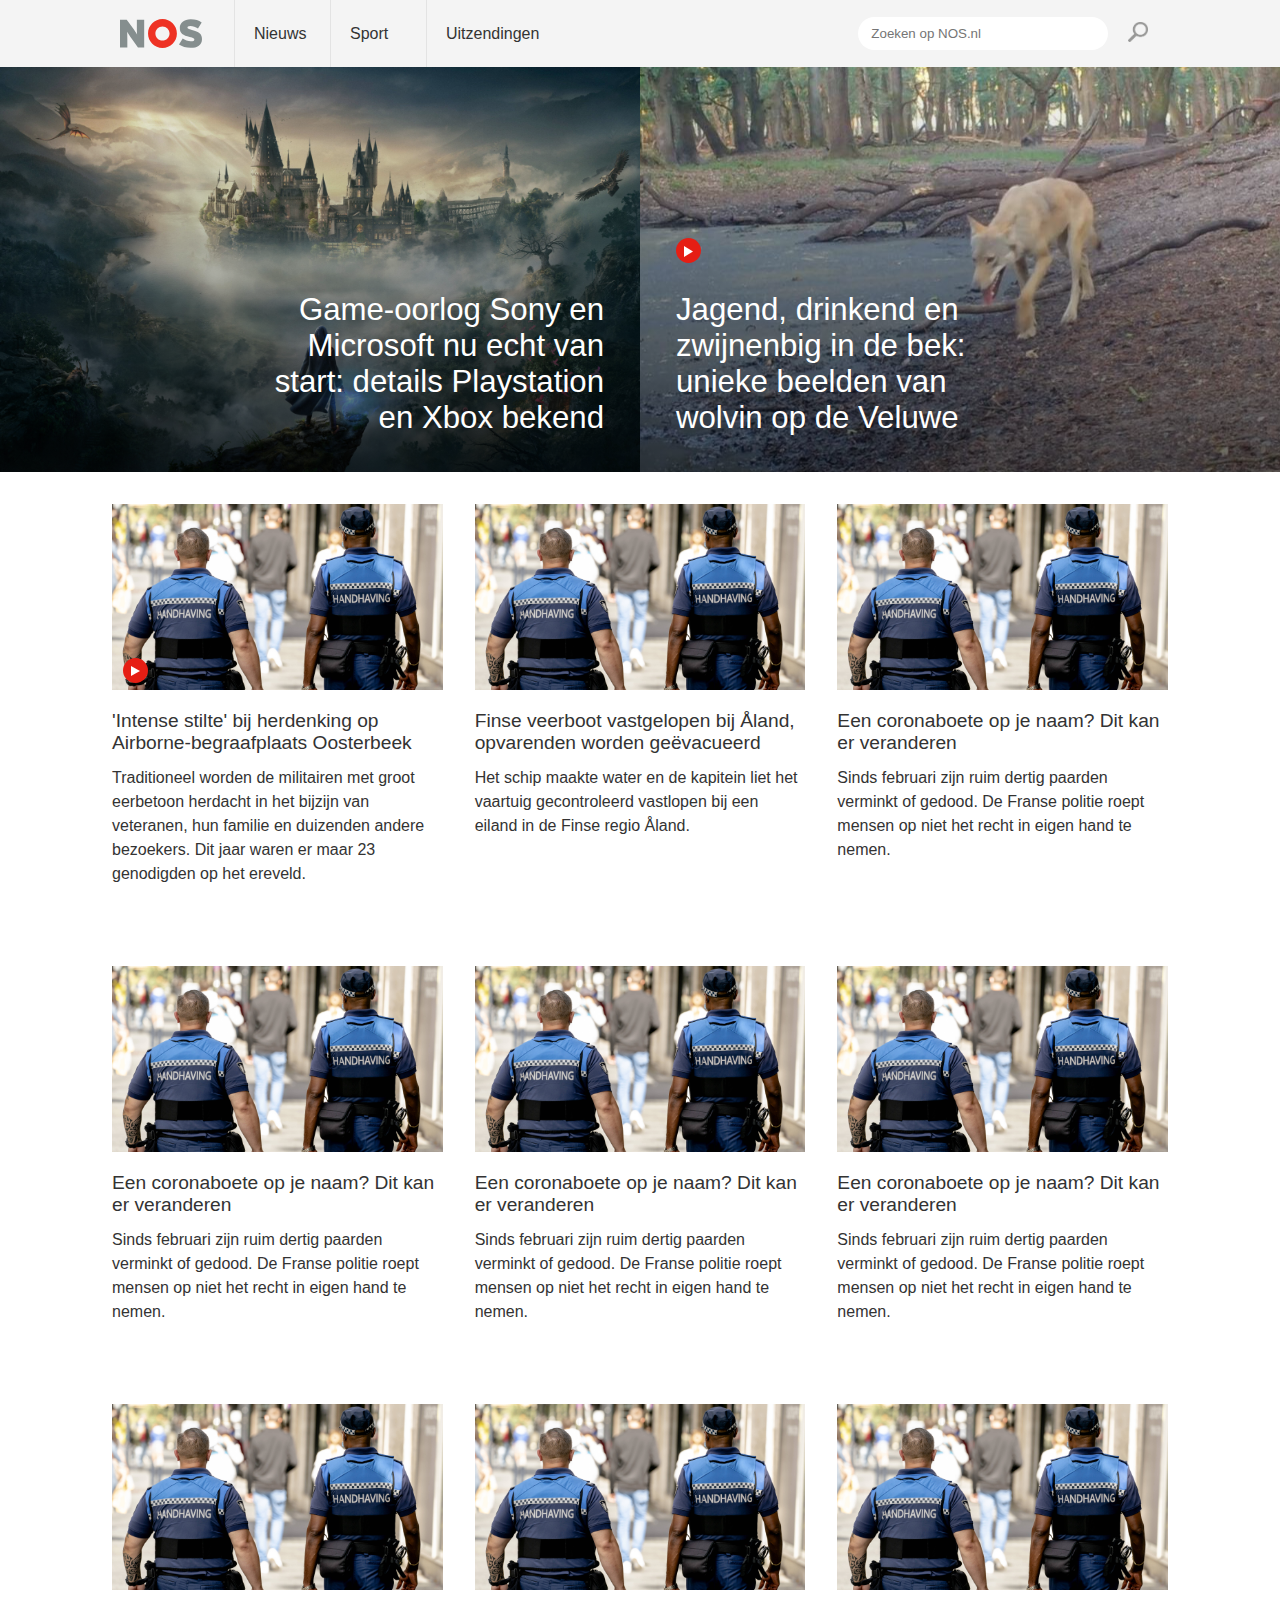
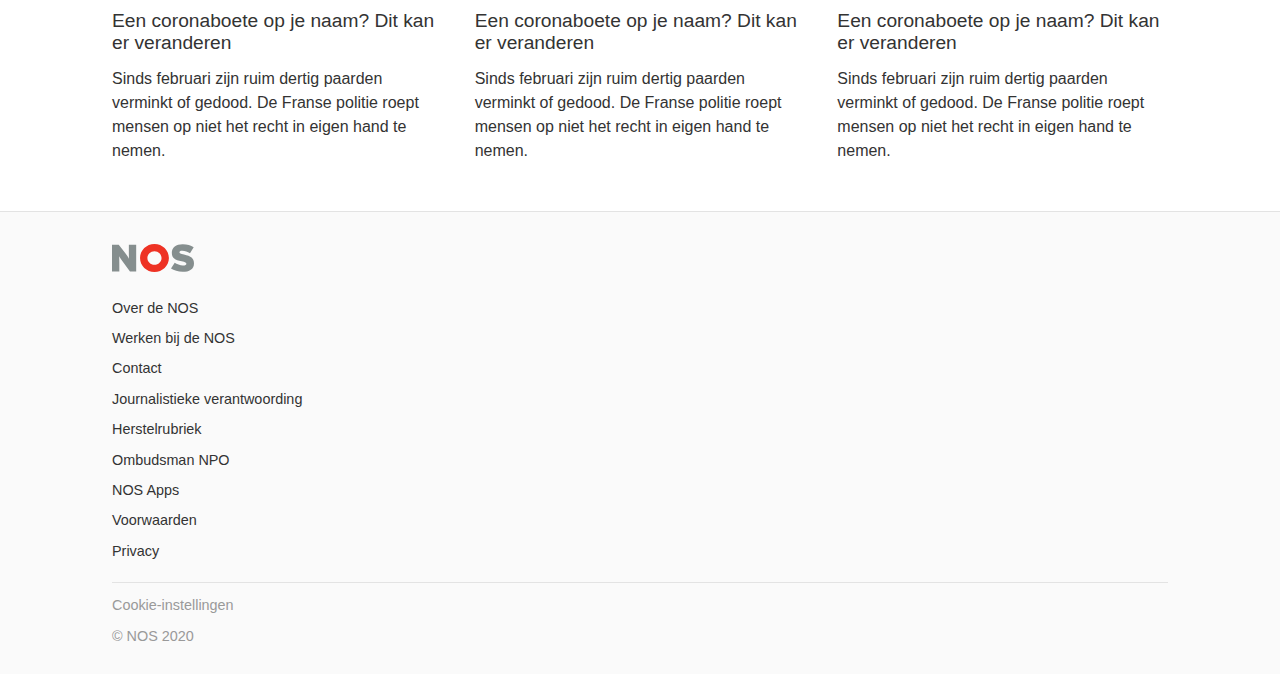
==== index.html @ 20af19a1 "update" ====
<!doctype html>
<html lang="nl">

<head>
    <meta charset="UTF-8">
    <meta name="author" content="jouw naam">
    <meta name="viewport" content="width=device-width, initial-scale=1">

    <title>NOS.nl</title>

    <link href="styles/style.css" rel="stylesheet">
</head>

<body>

    <header>
        <div class="header-container">
           <div>
                <button href="" id="hamburger">
                <svg id="Laag_1" data-name="Laag 1" xmlns="http://www.w3.org/2000/svg" viewBox="0 0 40 30"><defs><style>.cls-1{fill:#a4a4a4;}</style></defs><rect class="cls-1" width="40" height="6"/><rect class="cls-1" y="12" width="40" height="6"/><rect class="cls-1" y="24" width="40" height="6"/></svg>   
                </button>
                <a href="index.html" class="logo">
                    <img src="images/NOS_logo.svg" alt="Logo van de NOS">
                </a>
                <nav>
                    <ul>
                        <li><a href="">Nieuws</a></li>
                        <li><a href="">Sport</a></li>
                        <li><a href="">Uitzendingen</a></li>
                    </ul>
                </nav>
            </div>
            <form role="search" action="#">
               <input type="search" name="search" placeholder="Zoeken op NOS.nl" id="zoekbalk">
                <button type="submit" id="zoek">
                    <img id="icon" src="images/search-icon.png" alt="zoek icoon">
                </button>
            </form>
        </div>
    </header>

    <nav id="navigation">
        <ul>
            <li>Nieuws
                <ul>
                    <li>Binnenland</li>
                    <li>Buitenland</li>
                    <li>Regionaal nieuws</li>
                    <li>Politiek</li>
                    <li>Economie</li>
                    <li>Koningshuis</li>
                    <li>Tech</li>
                    <li>Cultuur & Media</li>
                    <li>Opmerkelijk</li>
                </ul>
            </li>
            <li>Sport
                <ul>
                    <li>Voetbal</li>
                    <li>Formule 1</li>
                    <li>Wielrennen</li>
                    <li>Schaatsen</li>
                    <li>Tennis</li>
                </ul>
            </li>
            <li>Uitzendingen</li>
        </ul>
    </nav>

    <main>

        <section class="top-section">
            <a href="detail.html">
                <article>
                    <div class="top-article-heading text-align-right">
                        <h2>Game-oorlog Sony en Microsoft nu echt van start: details Playstation en Xbox bekend</h2>
                    </div>
                </article>
            </a>
            <a href="">
                <article>
                    <div class="top-article-heading text-align-left">
                        <div class="video-icon"><img src="images/play.svg" alt="play icoon"></div>
                        <h2>Jagend, drinkend en zwijnenbig in de bek: unieke beelden van wolvin op de Veluwe</h2>
                    </div>
                </article>
            </a>
        </section>

        <section class="middle-section">
                <article>
                    <a href="">
                        <div class="img-wrapper">
                            <div class="video-icon"><img src="images/play.svg" alt="play icoon"></div>
                            <img src="images/image3.jpg" alt="">
                        </div>
                        <h3>'Intense stilte' bij herdenking op Airborne-begraafplaats Oosterbeek</h3>
                        <p>Traditioneel worden de militairen met groot eerbetoon herdacht in het bijzijn van veteranen, hun familie en duizenden andere bezoekers. Dit jaar waren er maar 23 genodigden op het ereveld.</p>
                    </a>
                </article>
                <article>
                    <a href="">
                        <div class="img-wrapper">
                            <img src="images/image3.jpg" alt="">
                        </div>
                        <h3>Finse veerboot vastgelopen bij Åland, opvarenden worden geëvacueerd</h3>
                        <p>Het schip maakte water en de kapitein liet het vaartuig gecontroleerd vastlopen bij een eiland in de Finse regio Åland.</p>
                    </a>
                </article>
                <article>
                    <a href="">
                        <div class="img-wrapper">
                            <img src="images/image3.jpg" alt="">
                        </div>
                        <h3>Een coronaboete op je naam? Dit kan er veranderen</h3>
                        <p>Sinds februari zijn ruim dertig paarden verminkt of gedood. De Franse politie roept mensen op niet het recht in eigen hand te nemen.</p>
                    </a>
                </article>
                <article>
                    <a href="">
                        <div class="img-wrapper">
                            <img src="images/image3.jpg" alt="">
                        </div>
                        <h3>Een coronaboete op je naam? Dit kan er veranderen</h3>
                        <p>Sinds februari zijn ruim dertig paarden verminkt of gedood. De Franse politie roept mensen op niet het recht in eigen hand te nemen.</p>
                    </a>
                </article>
                <article>
                    <a href="">
                        <div class="img-wrapper">
                            <img src="images/image3.jpg" alt="">
                        </div>
                        <h3>Een coronaboete op je naam? Dit kan er veranderen</h3>
                        <p>Sinds februari zijn ruim dertig paarden verminkt of gedood. De Franse politie roept mensen op niet het recht in eigen hand te nemen.</p>
                    </a>
                </article>
                <article>
                    <a href="">
                        <div class="img-wrapper">
                            <img src="images/image3.jpg" alt="">
                        </div>
                        <h3>Een coronaboete op je naam? Dit kan er veranderen</h3>
                        <p>Sinds februari zijn ruim dertig paarden verminkt of gedood. De Franse politie roept mensen op niet het recht in eigen hand te nemen.</p>
                    </a>
                </article>
                <article>
                    <a href="">
                        <div class="img-wrapper">
                            <img src="images/image3.jpg" alt="">
                        </div>
                        <h3>Een coronaboete op je naam? Dit kan er veranderen</h3>
                        <p>Sinds februari zijn ruim dertig paarden verminkt of gedood. De Franse politie roept mensen op niet het recht in eigen hand te nemen.</p>
                    </a>
                </article>
                <article>
                    <a href="">
                        <div class="img-wrapper">
                            <img src="images/image3.jpg" alt="">
                        </div>
                        <h3>Een coronaboete op je naam? Dit kan er veranderen</h3>
                        <p>Sinds februari zijn ruim dertig paarden verminkt of gedood. De Franse politie roept mensen op niet het recht in eigen hand te nemen.</p>
                    </a>
                </article>
                <article>
                    <a href="">
                        <div class="img-wrapper">
                            <img src="images/image3.jpg" alt="">
                        </div>
                        <h3>Een coronaboete op je naam? Dit kan er veranderen</h3>
                        <p>Sinds februari zijn ruim dertig paarden verminkt of gedood. De Franse politie roept mensen op niet het recht in eigen hand te nemen.</p>
                    </a>
                </article>
        </section>


        <footer class="pagefooter">
            <div>
                <a href="index.html" class="logo">
                    <img src="images/NOS_logo.svg" alt="Logo van de NOS">
                </a>
                <ul>
                    <li><a href="">Over de NOS</a></li>
                    <li><a href="">Werken bij de NOS</a></li>
                    <li><a href="">Contact</a></li>
                    <li><a href="">Journalistieke verantwoording</a></li>
                    <li><a href="">Herstelrubriek</a></li>
                    <li><a href="">Ombudsman NPO</a></li>
                    <li><a href="">NOS Apps</a></li>
                    <li><a href="">Voorwaarden</a></li>
                    <li><a href="">Privacy</a></li>
                </ul>
                <section>
                    <a href="">Cookie-instellingen</a>
                    <p>© NOS 2020</p>
                </section>
            </div>
        </footer>

    </main>








    <script src="scripts/script.js"></script>
</body>

</html>
---- styles/style.css ----
/* CSS Document */

*,
*::after,
*::before {
    box-sizing: border-box;
}

body {
    margin: 0;
    font-family: Helvetica Neue, sans-serif;
}

a {
    text-decoration: none;
}




/***************HEADER***************/

header {
    background-color: #F4F4F4;
    height: 4.2em;
    display: flex;
}

header .header-container {
    display: flex;
    height: 100%;
    align-items: center;
    width: 100%;
}

header .header-container div {
    display: flex;
    align-items: center;
    margin: 0;
    padding: 0;
    flex-grow: 1;
}

header .header-container ul {
    display: none;
}

header div form {
    height: 100%;
    display: flex;
    align-items: center;
    flex-flow: 2;
    width: auto;
    justify-content: flex-end;
}

header div form input {
    height: 50%;
    width: 0px;
    border: none;
    border-radius: 2.1em;
    padding-left: 1em;
    padding-right: 1em;
    outline: none;
    opacity: 0;
    transition: ease 1s;
    transform: scale(.5);
    transform-origin: center right;
}

.show-balk {
    width: 60%;
    opacity: 1;
    transform: scale(1);
}

header div button:last-child img {
    transition: ease .3s;
}

header div button:last-child:hover img {
    filter: brightness(75%);
}

header a {
    height: 1.8em;
    display: block;
    margin-left: .5em;
}

header a img {
    height: 100%;
}

header button {
    border: none;
    outline: none;
    width: auto;
    padding: 1.5em;
    margin: 0;
    display: block;
    background-color: #F4F4F4;
}

header button img {
    width: 20px;
}

header button svg {
    width: 20px;
    transition: ease .3s;
}

header button:hover svg {
    filter: brightness(75%);
}




/***************NAVIGATION***************/

#navigation {
    overflow: hidden;
    height: 0;
}

.show-menu {
    height: 100%;
}

#navigation ul {
    margin: 0;
    padding: 0;
}

#navigation ul li {
    list-style: none;
    background-color: #F4F4F4;
    padding: 1.2em;
    border-top: 1px solid #e3e3e3;
    color: #333333;
}

#navigation ul li ul {
    display: none;
}




/***************TOP SECTION***************/

.top-section {
    display: flex;
    flex-direction: column;
    height: 70vh;
}

.top-section a {
    display: block;
    width: 100%;
    height: 50%;
    margin: 0;
    padding: 0;
}

.top-section article {
    height: 100%;
    position: relative;
    background-position: center;
    background-size: 120%;
    transition: ease 1s;
}

.top-section article:hover {
    background-size: 125%;
}

.top-article-heading {
    position: absolute;
    bottom: 0;
    left: 0;
    margin: 1.5em;
}

.top-section article .video-icon {
    width: 25px;
    height: 25px;
    background-color: #E61E14;
    padding: 8px;
    border-radius: 100%;
    margin-bottom: 1.2em;
}

.top-section .video-icon img {
    display: block;
}

.top-section article:hover h2 {
    margin-bottom: .2em;
}

.top-section article h2 {
    color: white;
    font-size: 1.3em;
    font-weight: 500;
    margin: 0;
    transition: .3s;
}

.top-section a:first-child article {
    background-image: linear-gradient(to bottom, rgba(0, 0, 0, 0), rgba(0, 0, 0, 0.6)), url(../images/detail-image.jpg);
}

.top-section a:nth-child(2) article {
    background-image: linear-gradient(to bottom, rgba(0, 0, 0, 0), rgba(0, 0, 0, 0.6)), url(../images/image2.jpg);
}




/***************MIDDLE SECTION***************/

.middle-section {
    max-width: 66em;
    margin: auto;
    margin-top: 1em;
    display: grid;
    grid-template-columns: 1fr;
    grid-template-rows: auto;
    column-gap: 2em;
    row-gap: 0em;
    padding-left: 1em;
    padding-right: 1em;
}

.middle-section article {
    border-bottom: 1px solid #f4f4f4;
}

.middle-section article a {
    display: flex;
    align-items: center;
    padding-top: 1em;
    padding-bottom: 1em;
}

.middle-section article:last-child {
    border-bottom: none; 
}

.middle-section article:hover h3 {
    color: #e61e14;
}

.middle-section article a {
    color: #333333
}

.middle-section article h3 {
    margin: 0;
    font-weight: 500;
    color: #333333;
    font-size: 1em;
    transition: ease .3s;
}

.middle-section article p {
    display: none;
}

.middle-section article .img-wrapper {
    overflow: hidden;
    height: 4.5em;
    width: 8.5em;
    margin-right: 1em;
    position: relative;
    display: flex;
    justify-content: center;
    flex: none;
}

.middle-section article img {
    height: 100%;
    width: auto;
    transition: ease .9s;
}

.middle-section article .img-wrapper .video-icon {
    width: 25px;
    height: 25px;
    background-color: #E61E14;
    padding: 8px;
    border-radius: 100%;
    z-index: 1;
    position: absolute;
    left: .7em;
    bottom: .7em;
}

.middle-section article .img-wrapper .video-icon img {
    display: block;
}


/*Overflow hidden werkt niet*/
.middle-section article:hover .img-wrapper img {
    -webkit-transform: scale(1.05);
    -moz-transform: scale(1.05);
    -o-transform: scale(1.05);
    transform: scale(1.05);
}




/***************DETAIL SECTION***************/

.detail-section {
    padding: 1em;
}

.image-header-mobile, .image-header-desktop {
    height: 44vh;
    width: 100%;
    object-fit: cover;
}

figure {
    display: none;
}

.detail-section h1 {
    margin: 0;
    padding: 0;
    font-size: 1.6em;
    line-height: 1.3em;
    color: #333333;
}

.detail-section h3 {
    margin: 0;
    margin-top: 2em;
    ;
    font-size: 1em;
    line-height: 0;
}

.detail-section p {
    color: #333333;
    line-height: 1.7em;
}

.detail-section p a {
    color: #4073A3;
}

.detail-section p a:hover {
    text-decoration: underline;
}

.detail-section a img {
    width: 100%;
    margin-top: .5em;
}

.detail-section a p {
    padding-left: 1em;
    border-left: 1px solid #d8d8d8;
    color: #4073A3;
}

.article-meta {
    font-size: .7em;
    text-transform: uppercase;
    font-weight: 500;
    letter-spacing: 1px;
    margin-bottom: 2.2em;
    margin-top: .8em;
    color: #999999
}

.article-meta span:first-child {
    color: #333;
}

.article-meta .dot {
    margin-left: 5px;
    margin-right: 5px;
}

.credits {
    height: 38px;
    display: flex;
    margin-top: 1.6em;
    margin-bottom: 1.6em;
}

.credits .name {
    height: 100%;
    margin-left: 1em;
}

.credits p:first-child {
    font-size: .8em;
    margin: 0;
    color: #333333;
    font-weight: 600;
    line-height:
}

.credits p:nth-child(2) {
    font-size: .7em;
    margin: 0;
    color: #999999;
    line-height: 1.5em;
}

main section footer {
    margin-top: 2em;
}

main section footer span {
    color: #333333;
}

main section footer a {
    padding: .5em;
    color: #666666
}

main section footer a svg {
    height: 1em;
}




/***************FOOTER***************/

.pagefooter {
    padding: 1em;
    margin-top: 2em;
    width: 100%;
    background-color: #fafafa;
    border-top: 1px solid #e3e3e3;
}

.pagefooter div {
    margin: auto;
    max-width: 66em;
}

.pagefooter div a img {
    height: 1.8em;
    margin-top: 1em;
    margin-bottom: 1em;
}

.pagefooter div ul {
    margin: 0;
    padding: 0;
}

.pagefooter div ul li {
    list-style: none;
    font-size: .9em;
}

.pagefooter div ul li a {
    color: #333333;
    display: block;
    padding-top: .5em;
    padding-bottom: .5em;
    transition: ease .3s;
}

.pagefooter div ul li a:hover {
    color: #E61E14;
}

.pagefooter div section {
    border-top: 1px solid #e3e3e3;
    margin-top: 1em;
}

.pagefooter div section a {
    color: #999999;
    font-size: .9em;
    margin-top: 1em;
    display: block;
}

.pagefooter div section p {
    color: #999999;
    font-size: .9em;
    display: block;
    margin-top: 1em;
    margin-bottom: 1em;
}



/*MEDIA QUERIES*/

@media screen and (min-width: 900px) {



    /***************HEADER MQ***************/
    header div {
        width: 66em!important;
        margin: auto;
    }

    header button:first-child {
        display: none;
    }

    header .header-container nav {
        height: 100%;
        width: auto;
        margin: 0;
        padding: 0;
    }

    header .header-container nav ul {
        padding: 0;
        margin: 0;
        margin-left: 2em;
        display: flex;
        flex-direction: row;
        height: 4.2em;
    }

    header .header-container nav ul li {
        list-style: none;
        padding: 0;
        margin: 0;
    }

    header .header-container nav ul li a {
        padding: 0;
        padding-left: 1.2em;
        width: 6em;
        margin: 0;
        color: #333333;
        line-height: 4.2em;
        height: 100%;
        border-left: 1px #e3e3e3 solid;
        transition: ease .3s;
    }

    header .header-container nav ul li a:hover {
        border-left: 1px #e61e14 solid;
        color: #e61e14;
    }

    header div form input {
        width: 250px;
        opacity: 1;
        transform: scale(1);
    }



    /***************TOP SECTION MQ***************/
    .top-section {
        display: flex;
        flex-direction: row;
        height: 45vh;
    }
    .top-section a {
        height: 100%;
    }
    .top-article-heading {
        margin: 0;
        width: 100%;
    }
    .text-align-right {
        font-size: 1.5em;
        padding: 1.5em;
        padding-left: 10em;
        text-align: right;
    }
    .text-align-left {
        font-size: 1.5em;
        padding: 1.5em;
        padding-right: 10em;
    }



    /***************MIDDLE SECTION MQ***************/
    .middle-section {
        max-width: 66em;
        display: grid;
        grid-template-columns: 1fr 1fr 1fr;
        grid-template-rows: auto;
        column-gap: 2em;
        row-gap: 3em;
        padding-left: 0;
        padding-right: 0;
    }

    .middle-section article {
        border-bottom: none;
    }

    .middle-section article a {
        display: block;
    }

    .middle-section article h3 {
        font-size: 1.2em;
        margin-top: .8em;
    }

    .middle-section article p {
        color: #333333;
        font-size: 1em;
        line-height: 1.5em;
        margin: 0;
        margin-top: .8em;
        display: block;
    }

    .middle-section article .img-wrapper {
        display: block;
        height: auto;
        width: 100%;
    }

    .middle-section article img {
        height: auto;
        width: 100%;
    }



    /***************DETAIL SECTION MQ***************/
    .detail-section {
        margin: auto;
        padding-left: 6em;
        padding-right: 6em;
        max-width: 860px;
    }

    figure {
        margin-top: 2em;
        margin-right: 0;
        margin-left: -6em;
        margin-bottom: 3em;
        width: calc(100% + 12em);
        display: block;
    }

    figure img {
        width: 100%;
    }

    figure figcaption {
        margin-top: 1em;
        padding-left: 1.5em;
        border-left: 1px solid #d8d8d8;
        color: #333333;
    }

    figure figcaption span {
        font-size: .8em;
        font-weight: 700;
        color: #999999;
        margin-left: .5em;
    }

    .article-meta {
        margin-top: 4em;
    }

    .detail-section h1 {
        font-size: 2.5em;
    }

    .detail-section h3 {
        font-size: 1.1em;
    }

    .detail-section p {
        font-size: 1.1em;
        line-height: 1.8em;
    }

    .image-header-mobile {
        height: auto;
        object-fit: cover;
        display: none;
    }
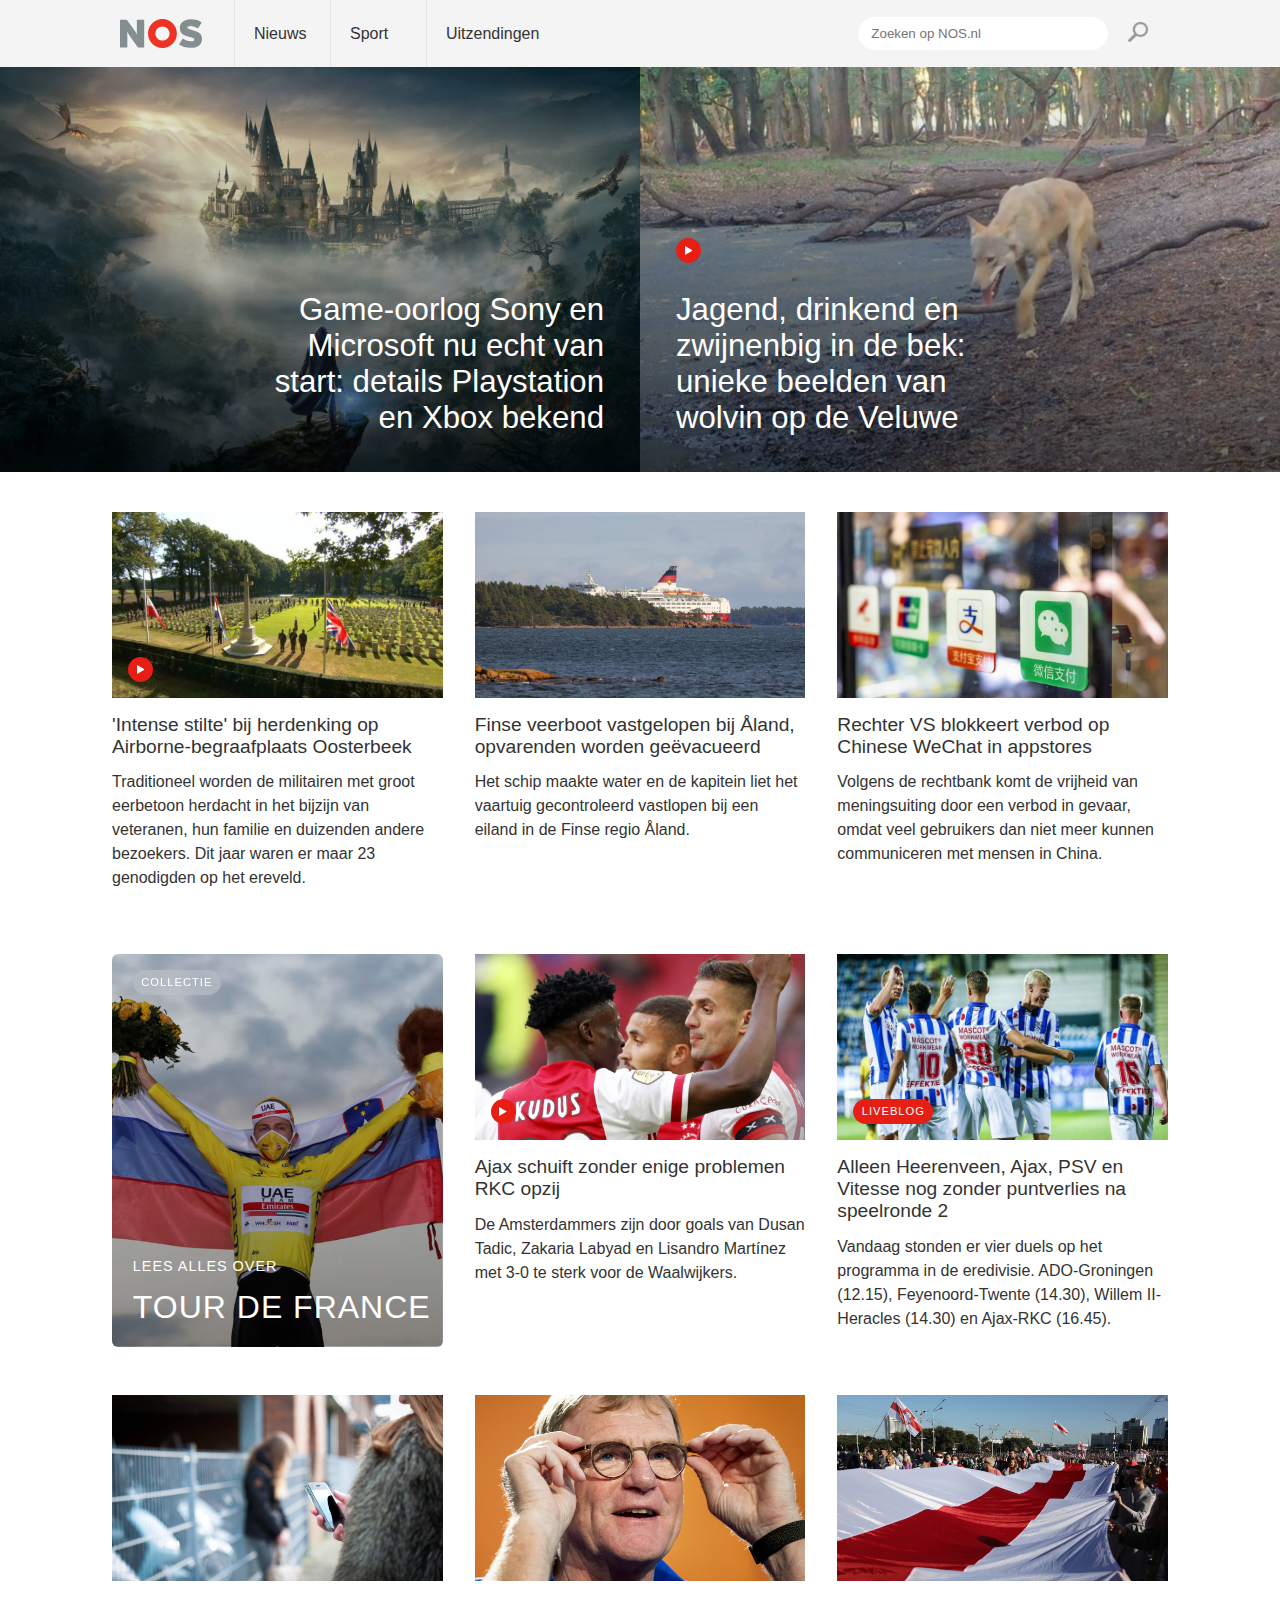
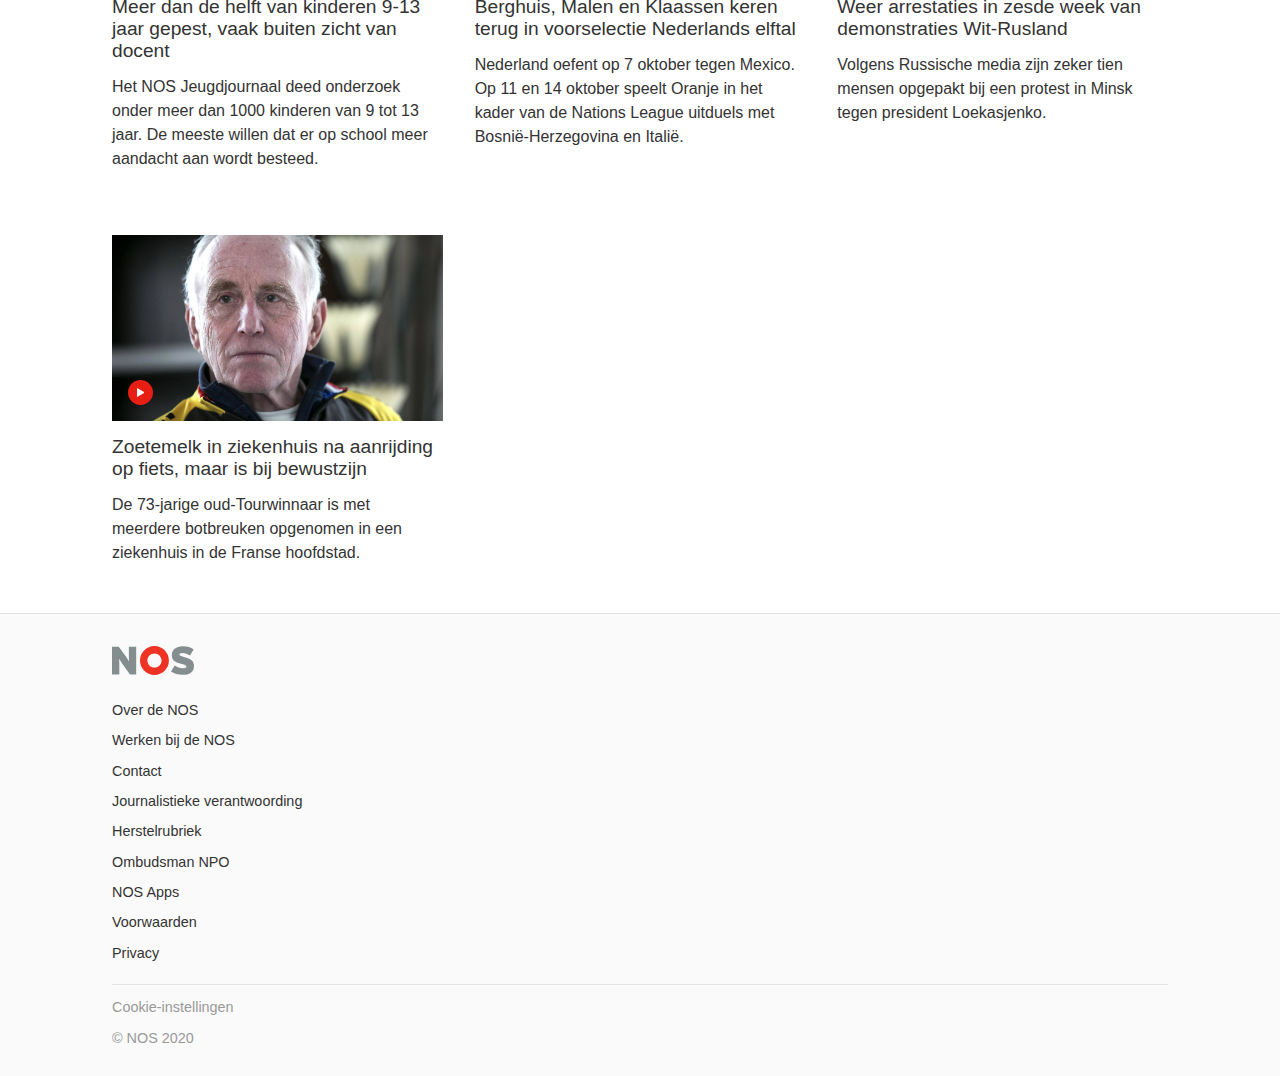
==== commit 8c569a87: "update" ====
--- a/index.html
+++ b/index.html
@@ -80,7 +80,7 @@
             <a href="">
                 <article>
                     <div class="top-article-heading text-align-left">
-                        <div class="video-icon"><img src="images/play.svg" alt="play icoon"></div>
+                        <div class="video-icon"><svg id="Laag_1" data-name="Laag 1" xmlns="http://www.w3.org/2000/svg" viewBox="0 0 77.7 89.7"><defs><style>.cls-1{fill:#fff;}</style></defs><polygon class="cls-1" points="77.7 44.9 0 0 0 89.7 77.7 44.9"/></svg></div>
                         <h2>Jagend, drinkend en zwijnenbig in de bek: unieke beelden van wolvin op de Veluwe</h2>
                     </div>
                 </article>
@@ -91,8 +91,8 @@
                 <article>
                     <a href="">
                         <div class="img-wrapper">
-                            <div class="video-icon"><img src="images/play.svg" alt="play icoon"></div>
-                            <img src="images/image3.jpg" alt="">
+                            <div class="video-icon"><svg id="Laag_1" data-name="Laag 1" xmlns="http://www.w3.org/2000/svg" viewBox="0 0 77.7 89.7"><defs><style>.cls-1{fill:#fff;}</style></defs><polygon class="cls-1" points="77.7 44.9 0 0 0 89.7 77.7 44.9"/></svg></div>
+                            <img src="images/artikel1.jpg" alt="">
                         </div>
                         <h3>'Intense stilte' bij herdenking op Airborne-begraafplaats Oosterbeek</h3>
                         <p>Traditioneel worden de militairen met groot eerbetoon herdacht in het bijzijn van veteranen, hun familie en duizenden andere bezoekers. Dit jaar waren er maar 23 genodigden op het ereveld.</p>
@@ -101,7 +101,7 @@
                 <article>
                     <a href="">
                         <div class="img-wrapper">
-                            <img src="images/image3.jpg" alt="">
+                            <img src="images/artikel2.jpg" alt="">
                         </div>
                         <h3>Finse veerboot vastgelopen bij Åland, opvarenden worden geëvacueerd</h3>
                         <p>Het schip maakte water en de kapitein liet het vaartuig gecontroleerd vastlopen bij een eiland in de Finse regio Åland.</p>
@@ -110,64 +110,76 @@
                 <article>
                     <a href="">
                         <div class="img-wrapper">
-                            <img src="images/image3.jpg" alt="">
-                        </div>
-                        <h3>Een coronaboete op je naam? Dit kan er veranderen</h3>
-                        <p>Sinds februari zijn ruim dertig paarden verminkt of gedood. De Franse politie roept mensen op niet het recht in eigen hand te nemen.</p>
-                    </a>
-                </article>
-                <article>
-                    <a href="">
-                        <div class="img-wrapper">
-                            <img src="images/image3.jpg" alt="">
-                        </div>
-                        <h3>Een coronaboete op je naam? Dit kan er veranderen</h3>
-                        <p>Sinds februari zijn ruim dertig paarden verminkt of gedood. De Franse politie roept mensen op niet het recht in eigen hand te nemen.</p>
-                    </a>
-                </article>
-                <article>
-                    <a href="">
-                        <div class="img-wrapper">
-                            <img src="images/image3.jpg" alt="">
-                        </div>
-                        <h3>Een coronaboete op je naam? Dit kan er veranderen</h3>
-                        <p>Sinds februari zijn ruim dertig paarden verminkt of gedood. De Franse politie roept mensen op niet het recht in eigen hand te nemen.</p>
-                    </a>
-                </article>
-                <article>
-                    <a href="">
-                        <div class="img-wrapper">
-                            <img src="images/image3.jpg" alt="">
-                        </div>
-                        <h3>Een coronaboete op je naam? Dit kan er veranderen</h3>
-                        <p>Sinds februari zijn ruim dertig paarden verminkt of gedood. De Franse politie roept mensen op niet het recht in eigen hand te nemen.</p>
-                    </a>
-                </article>
-                <article>
-                    <a href="">
-                        <div class="img-wrapper">
-                            <img src="images/image3.jpg" alt="">
-                        </div>
-                        <h3>Een coronaboete op je naam? Dit kan er veranderen</h3>
-                        <p>Sinds februari zijn ruim dertig paarden verminkt of gedood. De Franse politie roept mensen op niet het recht in eigen hand te nemen.</p>
-                    </a>
-                </article>
-                <article>
-                    <a href="">
-                        <div class="img-wrapper">
-                            <img src="images/image3.jpg" alt="">
-                        </div>
-                        <h3>Een coronaboete op je naam? Dit kan er veranderen</h3>
-                        <p>Sinds februari zijn ruim dertig paarden verminkt of gedood. De Franse politie roept mensen op niet het recht in eigen hand te nemen.</p>
-                    </a>
-                </article>
-                <article>
-                    <a href="">
-                        <div class="img-wrapper">
-                            <img src="images/image3.jpg" alt="">
-                        </div>
-                        <h3>Een coronaboete op je naam? Dit kan er veranderen</h3>
-                        <p>Sinds februari zijn ruim dertig paarden verminkt of gedood. De Franse politie roept mensen op niet het recht in eigen hand te nemen.</p>
+                            <img src="images/artikel3.jpg" alt="">
+                        </div>
+                        <h3>Rechter VS blokkeert verbod op Chinese WeChat in appstores</h3>
+                        <p>Volgens de rechtbank komt de vrijheid van meningsuiting door een verbod in gevaar, omdat veel gebruikers dan niet meer kunnen communiceren met mensen in China.</p>
+                    </a>
+                </article>
+                <article>
+                    <a href="">
+                        <div class="collectie-icon"><p>Collectie</p></div>
+                        <div>
+                            <h4>Lees alles over</h4>
+                            <h3>Tour de France</h3>
+                        </div>
+                    </a>
+                </article>
+                <article>
+                    <a href="">
+                        <div class="img-wrapper">
+                            <div class="video-icon"><svg id="Laag_1" data-name="Laag 1" xmlns="http://www.w3.org/2000/svg" viewBox="0 0 77.7 89.7"><defs><style>.cls-1{fill:#fff;}</style></defs><polygon class="cls-1" points="77.7 44.9 0 0 0 89.7 77.7 44.9"/></svg></div>
+                            <img src="images/artikel4.jpg" alt="">
+                        </div>
+                        <h3>Ajax schuift zonder enige problemen RKC opzij</h3>
+                        <p>De Amsterdammers zijn door goals van Dusan Tadic, Zakaria Labyad en Lisandro Martínez met 3-0 te sterk voor de Waalwijkers. </p>
+                    </a>
+                </article>
+                <article>
+                    <a href="">
+                        <div class="img-wrapper">
+                            <div class="liveblog-icon"><p>Liveblog</p></div>
+                            <img src="images/artikel5.jpg" alt="">
+                        </div>
+                        <h3>Alleen Heerenveen, Ajax, PSV en Vitesse nog zonder puntverlies na speelronde 2</h3>
+                        <p>Vandaag stonden er vier duels op het programma in de eredivisie. ADO-Groningen (12.15), Feyenoord-Twente (14.30), Willem II-Heracles (14.30) en Ajax-RKC (16.45).</p>
+                    </a>
+                </article>
+                <article>
+                    <a href="">
+                        <div class="img-wrapper">
+                            <img src="images/artikel6.jpg" alt="">
+                        </div>
+                        <h3>Meer dan de helft van kinderen 9-13 jaar gepest, vaak buiten zicht van docent</h3>
+                        <p>Het NOS Jeugdjournaal deed onderzoek onder meer dan 1000 kinderen van 9 tot 13 jaar. De meeste willen dat er op school meer aandacht aan wordt besteed.</p>
+                    </a>
+                </article>
+                <article>
+                    <a href="">
+                        <div class="img-wrapper">
+                            <img src="images/artikel7.jpg" alt="">
+                        </div>
+                        <h3>Berghuis, Malen en Klaassen keren terug in voorselectie Nederlands elftal</h3>
+                        <p>Nederland oefent op 7 oktober tegen Mexico. Op 11 en 14 oktober speelt Oranje in het kader van de Nations League uitduels met Bosnië-Herzegovina en Italië.</p>
+                    </a>
+                </article>
+                <article>
+                    <a href="">
+                        <div class="img-wrapper">
+                            <img src="images/artikel8.jpg" alt="">
+                        </div>
+                        <h3>Weer arrestaties in zesde week van demonstraties Wit-Rusland</h3>
+                        <p>Volgens Russische media zijn zeker tien mensen opgepakt bij een protest in Minsk tegen president Loekasjenko.</p>
+                    </a>
+                </article>
+                <article>
+                    <a href="">
+                        <div class="img-wrapper">
+                            <img src="images/artikel9.jpg" alt="">
+                            <div class="video-icon"><svg id="Laag_1" data-name="Laag 1" xmlns="http://www.w3.org/2000/svg" viewBox="0 0 77.7 89.7"><defs><style>.cls-1{fill:#fff;}</style></defs><polygon class="cls-1" points="77.7 44.9 0 0 0 89.7 77.7 44.9"/></svg></div>
+                        </div>
+                        <h3>Zoetemelk in ziekenhuis na aanrijding op fiets, maar is bij bewustzijn</h3>
+                        <p>De 73-jarige oud-Tourwinnaar is met meerdere botbreuken opgenomen in een ziekenhuis in de Franse hoofdstad. </p>
                     </a>
                 </article>
         </section>
--- a/styles/style.css
+++ b/styles/style.css
@@ -184,17 +184,49 @@
     margin: 1.5em;
 }
 
-.top-section article .video-icon {
+.liveblog-icon {
+    height: 25px;
+    background: #E61E14;
+    width: 5em;
+    display: flex;
+    align-items: center;
+    justify-content: center;
+    position: absolute;
+    left: .6em;
+    bottom: .6em;
+    border-radius: 25px;
+    z-index: 9;
+}
+
+.liveblog-icon p {
+    color: white!important;
+    text-transform: uppercase;
+    font-size: .7em!important;
+    margin: 0!important;
+    font-weight: 500;
+    letter-spacing: 1px;
+    display: block!important;
+}
+
+.video-icon {
     width: 25px;
     height: 25px;
     background-color: #E61E14;
-    padding: 8px;
     border-radius: 100%;
+    display: flex;
+    justify-content: center;
+    align-items: center;
+    z-index: 9;
+}
+
+.video-icon svg {
+    display: block;
+    position: absolute;
+    height: 9px;
+}
+
+.top-section .video-icon {
     margin-bottom: 1.2em;
-}
-
-.top-section .video-icon img {
-    display: block;
 }
 
 .top-section article:hover h2 {
@@ -206,7 +238,7 @@
     font-size: 1.3em;
     font-weight: 500;
     margin: 0;
-    transition: .3s;
+    transition: .3s ease;
 }
 
 .top-section a:first-child article {
@@ -235,6 +267,50 @@
     padding-right: 1em;
 }
 
+.middle-section article:nth-child(4) {
+    background-image: linear-gradient(to bottom, rgba(0, 0, 0, 0), rgba(0, 0, 0, 0.4)), url(../images/collectie.jpg);
+    background-position: center;
+    background-size: cover;
+    border-radius: 6px;
+    position: relative;
+    transition: ease .3s;
+    height: 88px;
+}
+
+.middle-section article:nth-child(4):hover {
+    transform: scale(1.025);
+}
+
+.middle-section article:nth-child(4) a {
+    width: 100%;
+    height: 100%;
+    margin-top: 0;
+    padding: 0;
+    display: flex;
+    align-items: center;
+    padding-left: 2em;
+}
+
+.middle-section article:nth-child(4) div {
+    
+}
+
+.middle-section article:nth-child(4) h4 {
+    display: none;
+}
+
+.middle-section article:nth-child(4) h3 {
+    color: white;
+    text-transform: uppercase;
+    font-weight: 500;
+    font-size: 1em;
+    letter-spacing: 1px;
+}
+
+.collectie-icon {
+    display: none;
+}
+
 .middle-section article {
     border-bottom: 1px solid #f4f4f4;
 }
@@ -242,12 +318,12 @@
 .middle-section article a {
     display: flex;
     align-items: center;
-    padding-top: 1em;
     padding-bottom: 1em;
+    margin-top: 1em;
 }
 
 .middle-section article:last-child {
-    border-bottom: none; 
+    border-bottom: none;
 }
 
 .middle-section article:hover h3 {
@@ -283,28 +359,16 @@
 
 .middle-section article img {
     height: 100%;
-    width: auto;
+    width: 100%;
     transition: ease .9s;
 }
 
-.middle-section article .img-wrapper .video-icon {
-    width: 25px;
-    height: 25px;
-    background-color: #E61E14;
-    padding: 8px;
-    border-radius: 100%;
-    z-index: 1;
+.middle-section .video-icon {
     position: absolute;
-    left: .7em;
-    bottom: .7em;
-}
-
-.middle-section article .img-wrapper .video-icon img {
-    display: block;
-}
-
-
-/*Overflow hidden werkt niet*/
+    left: .6em;
+    bottom: .6em;
+}
+
 .middle-section article:hover .img-wrapper img {
     -webkit-transform: scale(1.05);
     -moz-transform: scale(1.05);
@@ -321,7 +385,8 @@
     padding: 1em;
 }
 
-.image-header-mobile, .image-header-desktop {
+.image-header-mobile,
+.image-header-desktop {
     height: 44vh;
     width: 100%;
     object-fit: cover;
@@ -557,6 +622,11 @@
         color: #e61e14;
     }
 
+    header .header-container nav ul li a:active {
+        border: 1px #e61e14 solid;
+
+    }
+
     header div form input {
         width: 250px;
         opacity: 1;
@@ -590,6 +660,15 @@
         padding-right: 10em;
     }
 
+    .liveblog-icon {
+        left: 1em;
+        bottom: 1em;
+    }
+
+    .middle-section .video-icon {
+        left: 1em;
+        bottom: 1em;
+    }
 
 
     /***************MIDDLE SECTION MQ***************/
@@ -602,6 +681,49 @@
         row-gap: 3em;
         padding-left: 0;
         padding-right: 0;
+        margin-top: 2.5em;
+    }
+
+    .middle-section article:nth-child(4) {
+        background-image: linear-gradient(to bottom, rgba(0, 0, 0, 0), rgba(0, 0, 0, 0.4)), url(../images/collectie.jpg);
+        background-position: center;
+        background-size: cover;
+        border-radius: 6px;
+        position: relative;
+        transition: ease .3s;
+        height: auto;
+    }
+
+    .middle-section article:nth-child(4):hover {
+        transform: scale(1.025);
+    }
+
+    .middle-section article:nth-child(4) a {
+        width: 100%;
+        height: 100%;
+    }
+
+    .middle-section article:nth-child(4) div {
+        position: absolute;
+        bottom: 1.3em;
+        left: 1.3em;
+    }
+
+    .middle-section article:nth-child(4) h4 {
+        color: white;
+        text-transform: uppercase;
+        font-weight: 500;
+        font-size: .9em;
+        letter-spacing: 1px;
+        margin: 0;
+        margin-bottom: 1em;
+        display: block;
+    }
+
+    .middle-section article:nth-child(4) h3 {
+        color: white;
+        font-size: 2em;
+        margin: 0;
     }
 
     .middle-section article {
@@ -610,6 +732,7 @@
 
     .middle-section article a {
         display: block;
+        margin-top: 0;
     }
 
     .middle-section article h3 {
@@ -628,13 +751,38 @@
 
     .middle-section article .img-wrapper {
         display: block;
-        height: auto;
+        height: 186px;
         width: 100%;
     }
 
     .middle-section article img {
-        height: auto;
+        height: 100%;
         width: 100%;
+    }
+
+    .collectie-icon {
+        height: 25px;
+        background-color: hsla(0, 0%, 96.1%, 0.2);
+        backdrop-filter: blur(10px);
+        width: 5.5em;
+        display: flex;
+        align-items: center;
+        justify-content: center;
+        position: absolute;
+        top: 1em;
+        ;
+        border-radius: 25px;
+        z-index: 9;
+    }
+
+    .collectie-icon p {
+        color: white!important;
+        text-transform: uppercase;
+        font-size: .7em!important;
+        margin: 0!important;
+        font-weight: 500;
+        letter-spacing: 1px;
+        display: block!important;
     }
 
 
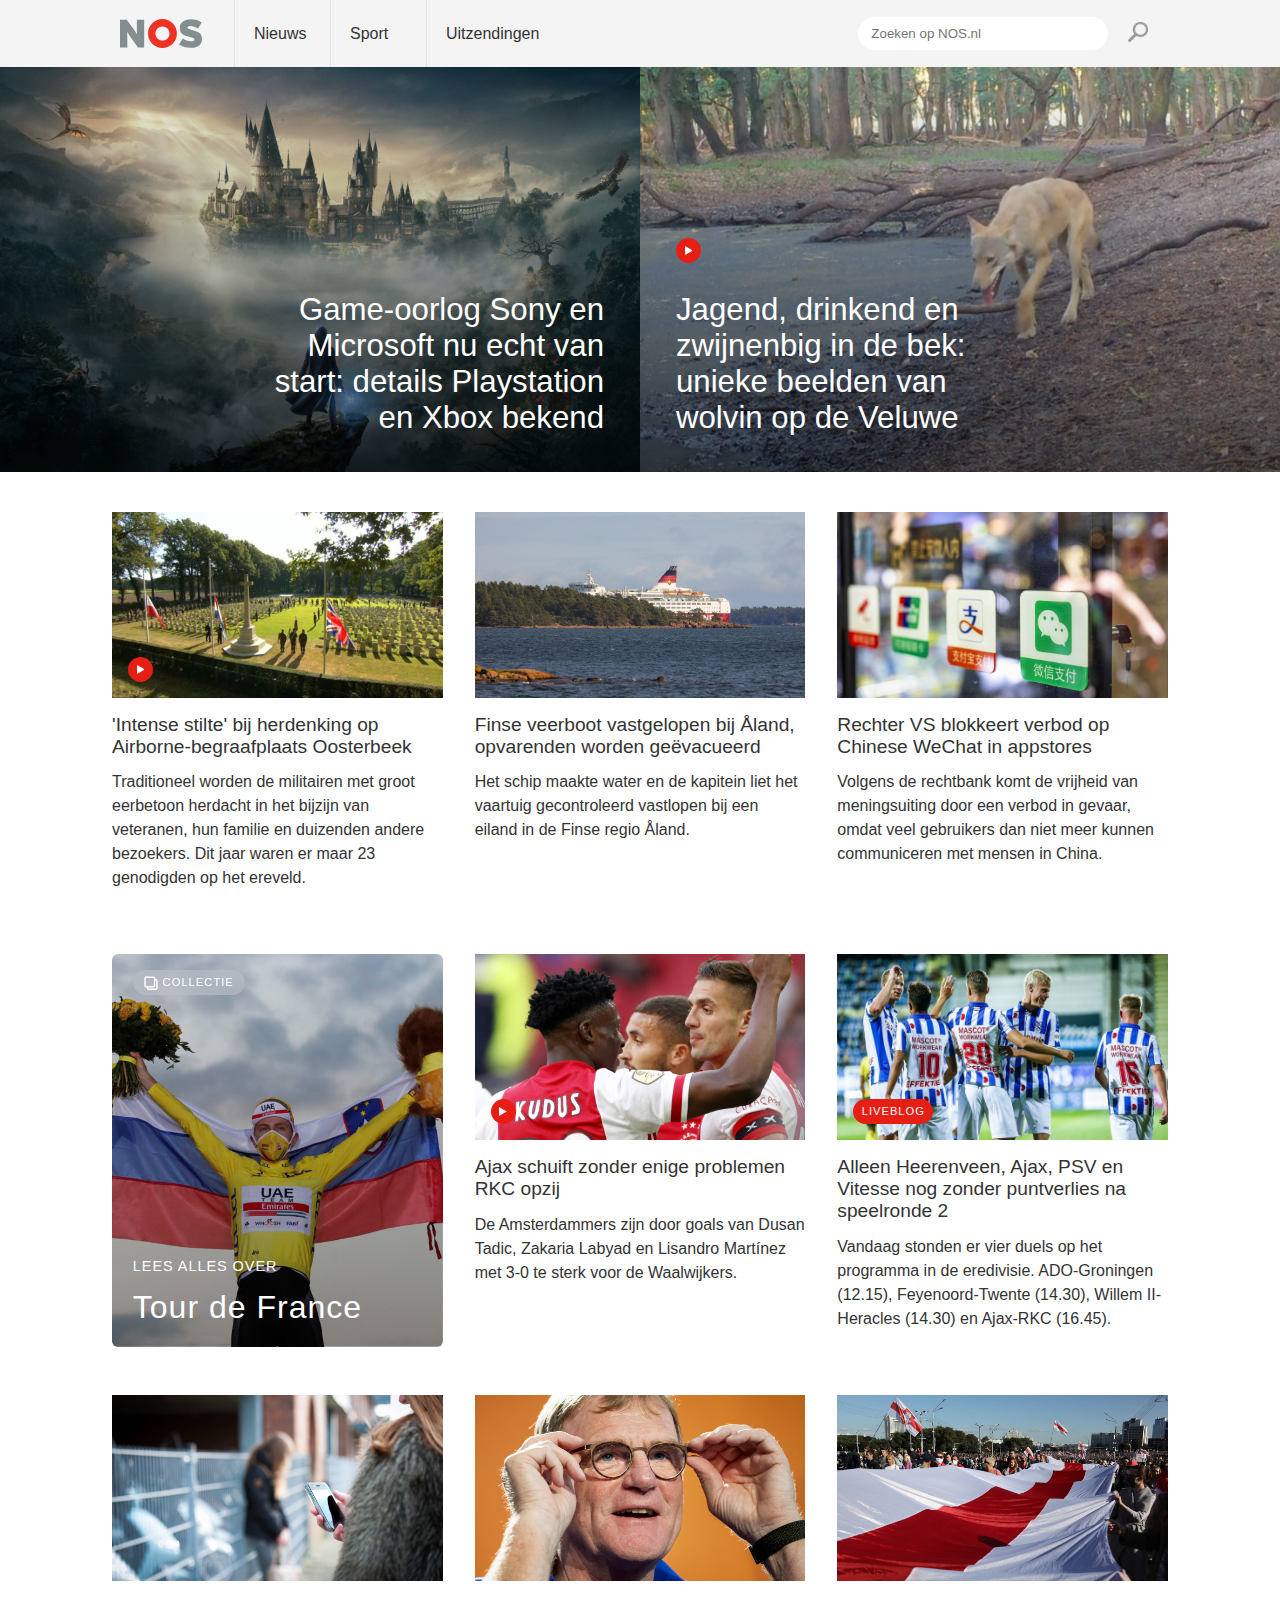
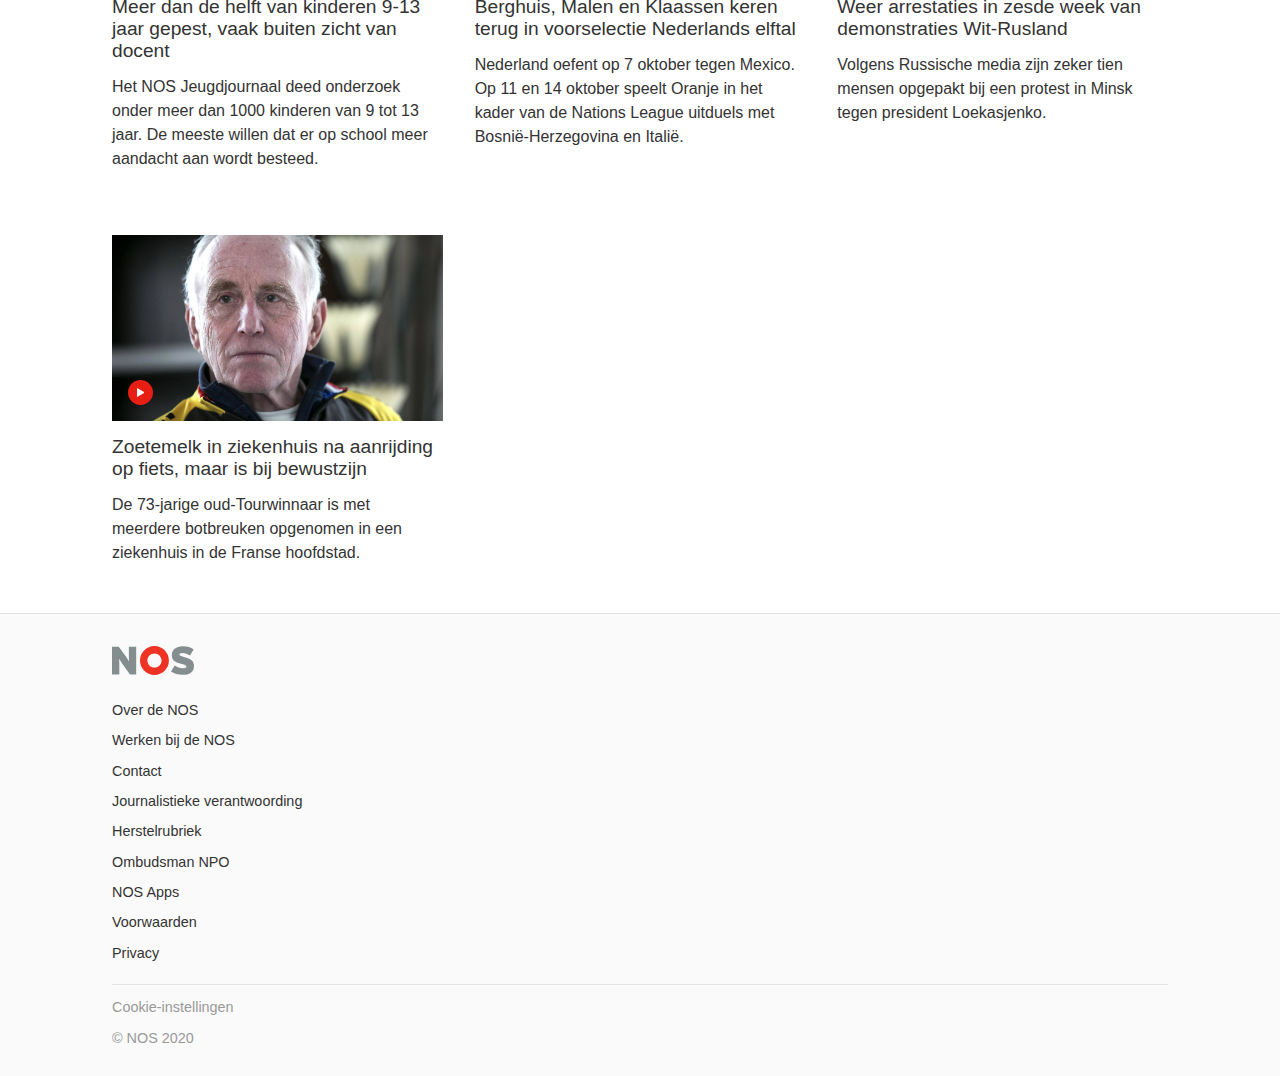
==== commit 0beca2c7: "tdf article update" ====
--- a/index.html
+++ b/index.html
@@ -118,7 +118,8 @@
                 </article>
                 <article>
                     <a href="">
-                        <div class="collectie-icon"><p>Collectie</p></div>
+                        <div class="collectie-icon"><svg viewBox="0 0 14 14" xmlns="http://www.w3.org/2000/svg" aria-hidden="true" style="margin:0;"><title>Collectie</title> <path d="M11.903 4.419c.223 0 .405.18.405.4v7.346c0 .22-.182.4-.405.4H4.494a.403.403 0 01-.404-.4v-.745h5.416c.972 0 1.763-.784 1.763-1.748V4.419h.634zM9.91 2.328v7.344c0 .22-.181.4-.404.4h-7.41a.403.403 0 01-.404-.4V2.328c0-.221.182-.401.405-.401h7.409c.223 0 .404.18.404.4v.001zm1.993.744h-.634v-.744c0-.965-.79-1.749-1.763-1.749h-7.41c-.972 0-1.763.784-1.763 1.749v7.344c0 .964.791 1.748 1.764 1.748h.634v.745c0 .964.79 1.748 1.763 1.748h7.41c.972 0 1.763-.784 1.763-1.748V4.82c0-.964-.791-1.748-1.764-1.748z" fill="#FFF" fill-rule="evenodd"></path></svg>
+                        <p>Collectie</p></div>
                         <div>
                             <h4>Lees alles over</h4>
                             <h3>Tour de France</h3>
--- a/styles/style.css
+++ b/styles/style.css
@@ -111,6 +111,10 @@
     transition: ease .3s;
 }
 
+header button svg .cls-1 {
+    fill: #a4a4a4;
+}
+
 header button:hover svg {
     filter: brightness(75%);
 }
@@ -288,12 +292,10 @@
     padding: 0;
     display: flex;
     align-items: center;
-    padding-left: 2em;
-}
-
-.middle-section article:nth-child(4) div {
-    
-}
+    padding-left: 1.5em;
+}
+
+.middle-section article:nth-child(4) div {}
 
 .middle-section article:nth-child(4) h4 {
     display: none;
@@ -305,9 +307,28 @@
     font-weight: 500;
     font-size: 1em;
     letter-spacing: 1px;
+    margin-left: 1em;
 }
 
 .collectie-icon {
+    height: 50px;
+    background-color: hsla(0, 0%, 96.1%, 0.2);
+    backdrop-filter: blur(10px);
+    width: 50px;
+    display: flex!important;
+    align-items: center;
+    justify-content: center;
+    border-radius: 25px;
+    z-index: 9;
+}
+
+.collectie-icon svg {
+    display: block;
+    height: 22px;
+    
+}
+
+.collectie-icon p {
     display: none;
 }
 
@@ -724,6 +745,7 @@
         color: white;
         font-size: 2em;
         margin: 0;
+        text-transform: none;
     }
 
     .middle-section article {
@@ -764,13 +786,12 @@
         height: 25px;
         background-color: hsla(0, 0%, 96.1%, 0.2);
         backdrop-filter: blur(10px);
-        width: 5.5em;
+        width: 7em;
         display: flex;
         align-items: center;
         justify-content: center;
         position: absolute;
         top: 1em;
-        ;
         border-radius: 25px;
         z-index: 9;
     }
@@ -784,6 +805,12 @@
         letter-spacing: 1px;
         display: block!important;
     }
+    
+    .collectie-icon svg {
+        display: block;
+        height: 14px;
+        margin-right: .3em!important;
+    }
 
 
 
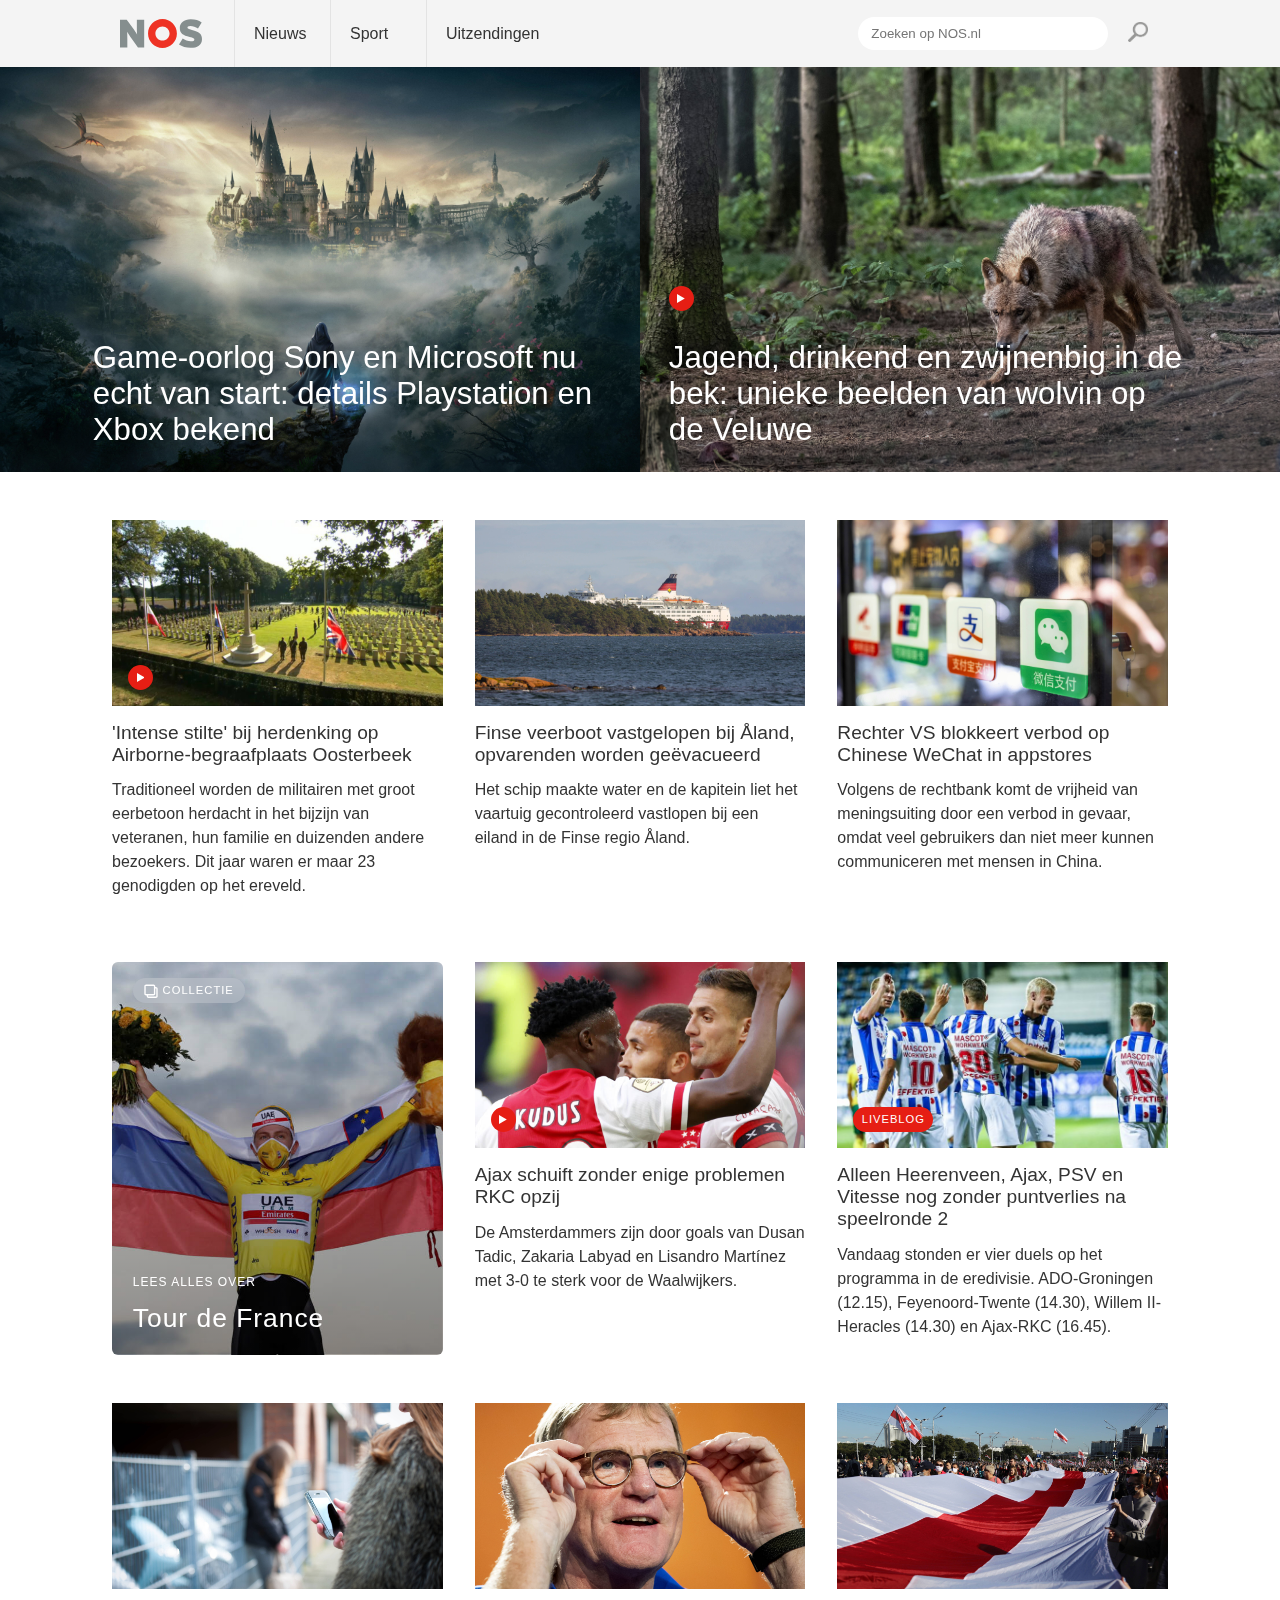
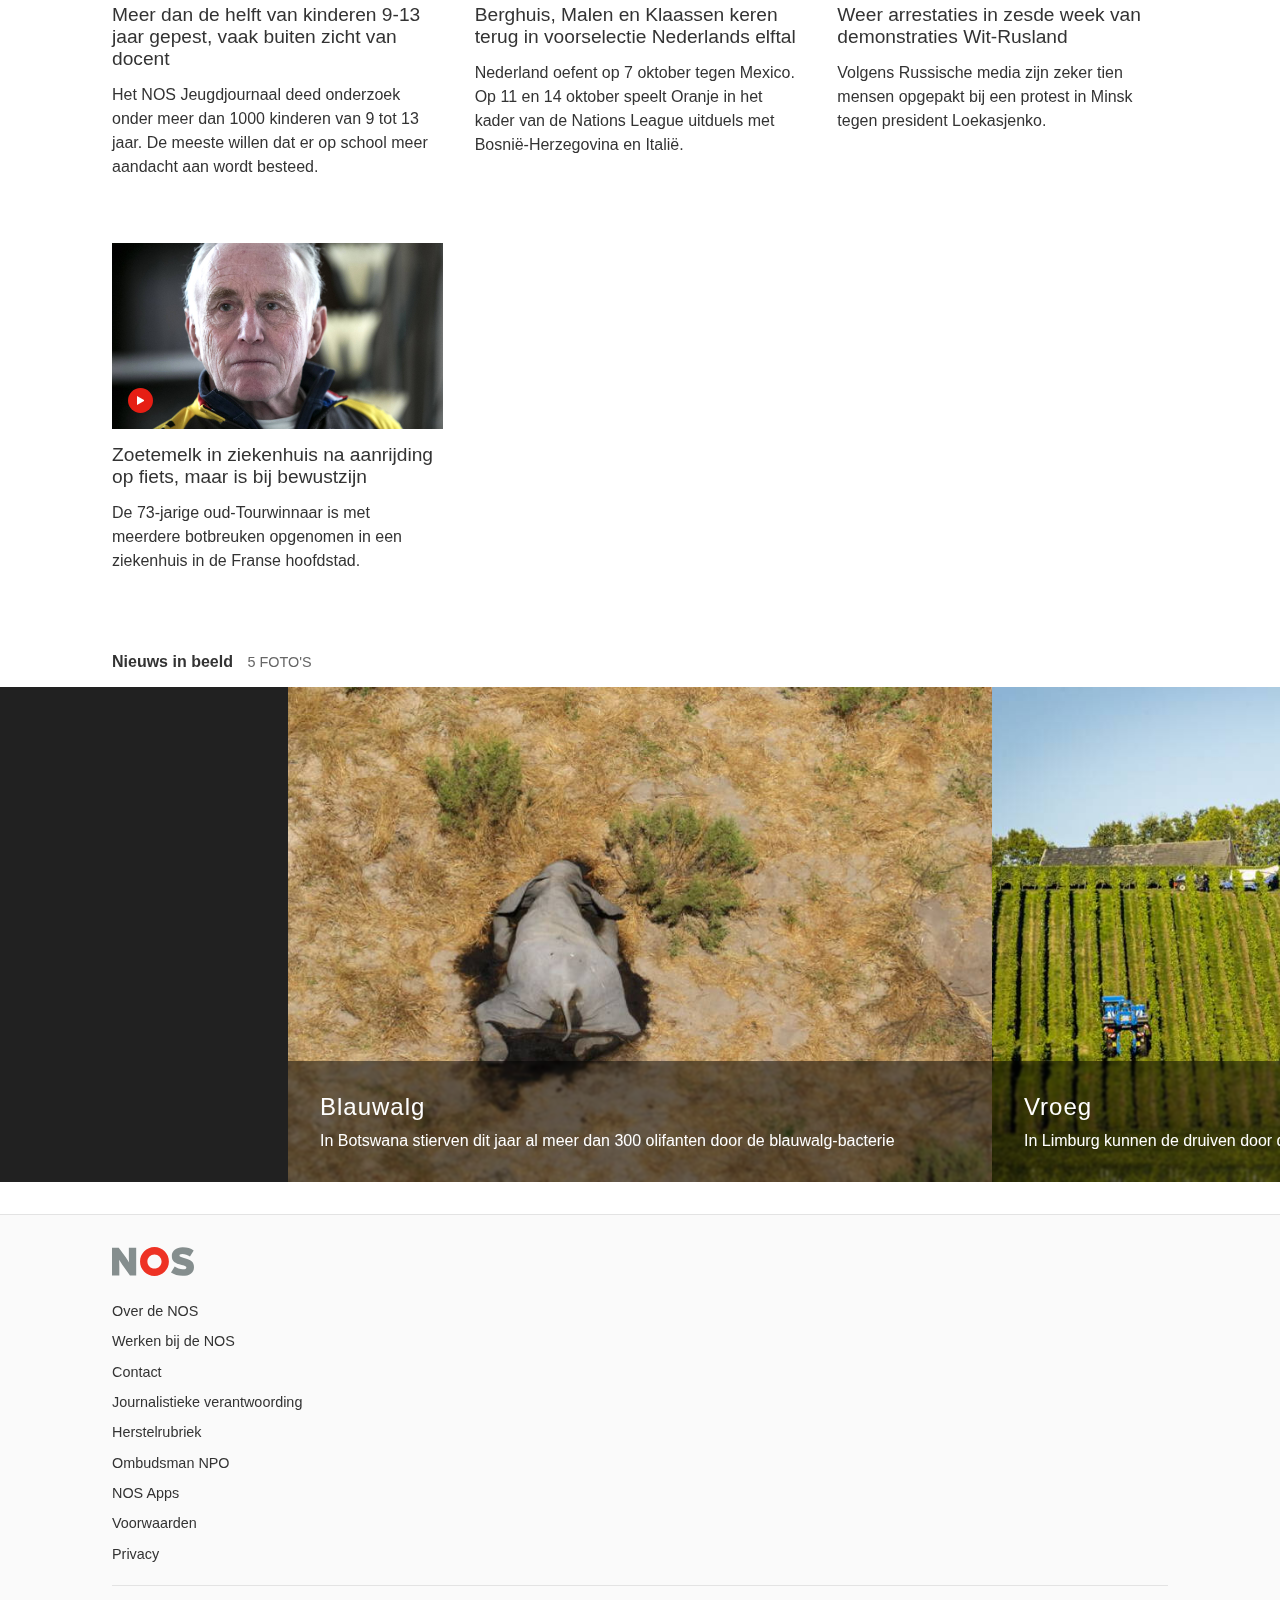
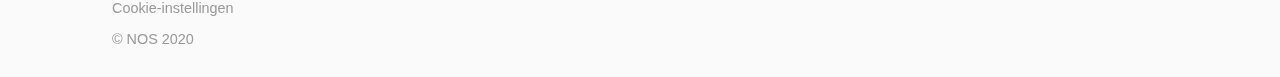
==== commit f1e17548: "heel veel updates en fixes" ====
--- a/index.html
+++ b/index.html
@@ -75,13 +75,21 @@
                     <div class="top-article-heading text-align-right">
                         <h2>Game-oorlog Sony en Microsoft nu echt van start: details Playstation en Xbox bekend</h2>
                     </div>
+                    <div class="img-wrapper">
+                        <img src="images/detail-image.jpg" alt="">
+                        <div class="overlay"></div>
+                    </div>
                 </article>
             </a>
             <a href="">
                 <article>
-                    <div class="top-article-heading text-align-left">
+                    <div class="top-article-heading">
                         <div class="video-icon"><svg id="Laag_1" data-name="Laag 1" xmlns="http://www.w3.org/2000/svg" viewBox="0 0 77.7 89.7"><defs><style>.cls-1{fill:#fff;}</style></defs><polygon class="cls-1" points="77.7 44.9 0 0 0 89.7 77.7 44.9"/></svg></div>
                         <h2>Jagend, drinkend en zwijnenbig in de bek: unieke beelden van wolvin op de Veluwe</h2>
+                    </div>
+                    <div class="img-wrapper">
+                        <img src="images/wolf.jpeg" alt="">
+                        <div class="overlay"></div>
                     </div>
                 </article>
             </a>
@@ -121,7 +129,7 @@
                         <div class="collectie-icon"><svg viewBox="0 0 14 14" xmlns="http://www.w3.org/2000/svg" aria-hidden="true" style="margin:0;"><title>Collectie</title> <path d="M11.903 4.419c.223 0 .405.18.405.4v7.346c0 .22-.182.4-.405.4H4.494a.403.403 0 01-.404-.4v-.745h5.416c.972 0 1.763-.784 1.763-1.748V4.419h.634zM9.91 2.328v7.344c0 .22-.181.4-.404.4h-7.41a.403.403 0 01-.404-.4V2.328c0-.221.182-.401.405-.401h7.409c.223 0 .404.18.404.4v.001zm1.993.744h-.634v-.744c0-.965-.79-1.749-1.763-1.749h-7.41c-.972 0-1.763.784-1.763 1.749v7.344c0 .964.791 1.748 1.764 1.748h.634v.745c0 .964.79 1.748 1.763 1.748h7.41c.972 0 1.763-.784 1.763-1.748V4.82c0-.964-.791-1.748-1.764-1.748z" fill="#FFF" fill-rule="evenodd"></path></svg>
                         <p>Collectie</p></div>
                         <div>
-                            <h4>Lees alles over</h4>
+                            <p>Lees alles over</p>
                             <h3>Tour de France</h3>
                         </div>
                     </a>
@@ -183,6 +191,47 @@
                         <p>De 73-jarige oud-Tourwinnaar is met meerdere botbreuken opgenomen in een ziekenhuis in de Franse hoofdstad. </p>
                     </a>
                 </article>
+        </section>
+        
+        <h4>Nieuws in beeld <span>5 foto's</span></h4>
+        <section>
+            <article></article>
+            <article>
+                <div>
+                    <h5>Blauwalg</h5>
+                    <p>In Botswana stierven dit jaar al meer dan 300 olifanten door de blauwalg-bacterie</p>
+                </div>
+                <img src="images/slider1.jpg" alt="">
+            </article>
+            <article>
+                <div>
+                    <h5>Vroeg</h5>
+                    <p>In Limburg kunnen de druiven door de warme zomer al in september worden geoogst</p>
+                </div>
+                <img src="images/slider2.jpg" alt="">
+            </article>
+            <article>
+                <div>
+                    <h5>Gestrand</h5>
+                    <p>Een groep van ongeveer 250 walvissen zit vast op een zandbank voor de kust van het eiland Tasmanië</p>
+                </div>
+                <img src="images/slider3.jpg" alt="">
+            </article>
+            <article>
+                <div>
+                    <h5>Bezoek</h5>
+                    <p>De Wit-Russische oppositieleider Tichanovskaja bezoekt vandaag het Europees Parlement in Brussel en praat met de Europese ministers van Buitenlandse Zaken</p>
+                </div>
+                <img src="images/slider4.jpg" alt="">
+            </article>
+            <article>
+                <div>
+                    <h5>Heropend</h5>
+                    <p>De Taj Mahal, het mausoleum in de Indiase stad Agra, is sinds vandaag weer open voor toeristen</p>
+                </div>
+                <img src="images/slider5.jpg" alt="">
+            </article>
+            <article></article>
         </section>
 
 
--- a/styles/style.css
+++ b/styles/style.css
@@ -4,6 +4,12 @@
 *::after,
 *::before {
     box-sizing: border-box;
+}
+
+::-webkit-scrollbar {
+    width: 0px;
+    height: 0px;
+    background: transparent; /* make scrollbar transparent */
 }
 
 body {
@@ -130,7 +136,7 @@
 }
 
 .show-menu {
-    height: 100%;
+    height: 100%!important;
 }
 
 #navigation ul {
@@ -177,15 +183,43 @@
     transition: ease 1s;
 }
 
-.top-section article:hover {
-    background-size: 125%;
+.top-section article .img-wrapper {
+    height: 100%;
+    overflow: hidden;
+    z-index: 1;
+}
+
+.top-section article .img-wrapper img {
+    width: 100%;
+    height: 100%;
+    object-fit: cover;
+    object-position: bottom;
+    transition: ease .6s;
+}
+
+.top-section article:hover .img-wrapper img {
+    transform: scale(1.025);
+}
+
+.top-section article .img-wrapper .overlay {
+    background: linear-gradient(to bottom, transparent, rgba(0,0,0,1));
+    opacity: .3;
+    height: 80%;
+    width: 100%;
+    position: absolute;
+    bottom: 0;
+    transition: ease .3s;
+}
+
+.top-section article:hover .img-wrapper .overlay {
+    opacity: .6;
 }
 
 .top-article-heading {
     position: absolute;
     bottom: 0;
-    left: 0;
-    margin: 1.5em;
+    margin: 1.3em 1em;
+    z-index: 100;
 }
 
 .liveblog-icon {
@@ -246,11 +280,11 @@
 }
 
 .top-section a:first-child article {
-    background-image: linear-gradient(to bottom, rgba(0, 0, 0, 0), rgba(0, 0, 0, 0.6)), url(../images/detail-image.jpg);
+/*    background-image: linear-gradient(to bottom, rgba(0, 0, 0, 0), rgba(0, 0, 0, 0.6)), url(../images/detail-image.jpg);*/
 }
 
 .top-section a:nth-child(2) article {
-    background-image: linear-gradient(to bottom, rgba(0, 0, 0, 0), rgba(0, 0, 0, 0.6)), url(../images/image2.jpg);
+/*    background-image: linear-gradient(to bottom, rgba(0, 0, 0, 0), rgba(0, 0, 0, 0.6)), url(../images/image2.jpg);*/
 }
 
 
@@ -263,7 +297,7 @@
     margin: auto;
     margin-top: 1em;
     display: grid;
-    grid-template-columns: 1fr;
+/*    grid-template-columns: 1fr;*/
     grid-template-rows: auto;
     column-gap: 2em;
     row-gap: 0em;
@@ -295,9 +329,11 @@
     padding-left: 1.5em;
 }
 
-.middle-section article:nth-child(4) div {}
-
-.middle-section article:nth-child(4) h4 {
+.middle-section article:nth-child(4) div {
+    
+}
+
+.middle-section article:nth-child(4) p {
     display: none;
 }
 
@@ -308,6 +344,10 @@
     font-size: 1em;
     letter-spacing: 1px;
     margin-left: 1em;
+}
+
+.middle-section article:nth-child(4):hover h3 {
+    color: white;
 }
 
 .collectie-icon {
@@ -382,6 +422,7 @@
     height: 100%;
     width: 100%;
     transition: ease .9s;
+    object-fit: cover;
 }
 
 .middle-section .video-icon {
@@ -395,6 +436,79 @@
     -moz-transform: scale(1.05);
     -o-transform: scale(1.05);
     transform: scale(1.05);
+}
+
+
+
+
+/***************SLIDER***************/
+
+main h4 {
+    padding: 1em;
+    margin: 0;
+    margin-top: 1em;
+    color: #333333;
+}
+
+main h4 span {
+    font-weight: 400;
+    text-transform: uppercase;
+    color: #666666;
+    font-size: .9em;
+    margin-left: .7em;
+}
+
+main section:nth-of-type(3) {
+    background: #212121;
+    overflow-x: scroll;
+    scroll-snap-type: x mandatory;
+    display: flex;
+    width: 100%;
+    height: 40vh;
+}
+
+main section:nth-of-type(3) article {
+    width: 100%;
+    scroll-snap-align: center;
+    flex: 0 0 100%;
+    position: relative;
+}
+
+main section:nth-of-type(3) article:first-of-type {
+    display: none;
+}
+    
+main section:nth-of-type(3) article:last-of-type {
+    display: none;
+}
+
+main section:nth-of-type(3) article img {
+    width: 100%;
+    height: 100%;
+    object-fit: cover;
+}
+
+main section:nth-of-type(3) article div {
+    position: absolute;
+    z-index: 100;
+    width: 100%;
+    background: red;
+    bottom: 0;
+    padding: 1em;
+    background: rgba(0, 0, 0, 0.5);
+    backdrop-filter: blur(1px);
+}
+
+main section:nth-of-type(3) article div h5 {
+    margin: 0;
+    color: white;
+    font-size: 1em;
+    font-weight: 300;
+    letter-spacing: 1px;
+}
+
+main section:nth-of-type(3) article div p {
+    display: none;
 }
 
 
@@ -520,7 +634,9 @@
     height: 1em;
 }
 
-
+main ul:last- {
+    display: none;
+}
 
 
 /***************FOOTER***************/
@@ -662,23 +778,21 @@
         flex-direction: row;
         height: 45vh;
     }
+    
     .top-section a {
         height: 100%;
     }
+    
     .top-article-heading {
         margin: 0;
         width: 100%;
-    }
+        font-size: 1.5em;
+        padding: 1em 1.2em;
+        max-width: 24em;
+    }
+
     .text-align-right {
-        font-size: 1.5em;
-        padding: 1.5em;
-        padding-left: 10em;
-        text-align: right;
-    }
-    .text-align-left {
-        font-size: 1.5em;
-        padding: 1.5em;
-        padding-right: 10em;
+        right: 0;
     }
 
     .liveblog-icon {
@@ -696,13 +810,14 @@
     .middle-section {
         max-width: 66em;
         display: grid;
-        grid-template-columns: 1fr 1fr 1fr;
+/*        grid-template-columns: 1fr 1fr 1fr;*/
         grid-template-rows: auto;
         column-gap: 2em;
         row-gap: 3em;
         padding-left: 0;
         padding-right: 0;
-        margin-top: 2.5em;
+        margin-top: 3em;
+        grid-template-columns: repeat(auto-fill, minmax(300px, 1fr) ) ;
     }
 
     .middle-section article:nth-child(4) {
@@ -730,11 +845,11 @@
         left: 1.3em;
     }
 
-    .middle-section article:nth-child(4) h4 {
+    .middle-section article:nth-child(4) p {
         color: white;
         text-transform: uppercase;
         font-weight: 500;
-        font-size: .9em;
+        font-size: .75em;
         letter-spacing: 1px;
         margin: 0;
         margin-bottom: 1em;
@@ -743,7 +858,7 @@
 
     .middle-section article:nth-child(4) h3 {
         color: white;
-        font-size: 2em;
+        font-size: 1.65em;
         margin: 0;
         text-transform: none;
     }
@@ -811,10 +926,60 @@
         height: 14px;
         margin-right: .3em!important;
     }
-
+    
+    
+    
+    
+    /***************SLIDER MQ***************/
+    
+    main h4 {
+        padding: 1em;
+        padding-left: 0;
+        padding-right: 0;
+        margin: auto;
+        margin-top: 3em;
+        color: #333333;
+        max-width: 66em;
+    }
+    
+    main section:nth-of-type(3) {
+        height: 55vh;
+    }
+
+    main section:nth-of-type(3) article {
+        width: 100%;
+        flex: 0 0 55%;
+    }
+    
+    main section:nth-of-type(3) article:first-of-type {
+        flex: 0 0 22.5%;
+        display: block;
+    }
+    
+    main section:nth-of-type(3) article:last-of-type {
+        flex: 0 0 22.5%;
+        display: block;
+    }
+
+    main section:nth-of-type(3) article div {
+        padding: 2em;
+    }
+
+    main section:nth-of-type(3) article div h5 {
+        font-size: 1.5em;
+        font-weight: 500;
+    }
+
+    main section:nth-of-type(3) article div p {
+        display: block;
+        color: white;
+        margin: 0;
+        margin-top: .7em;
+    }
 
 
     /***************DETAIL SECTION MQ***************/
+    
     .detail-section {
         margin: auto;
         padding-left: 6em;
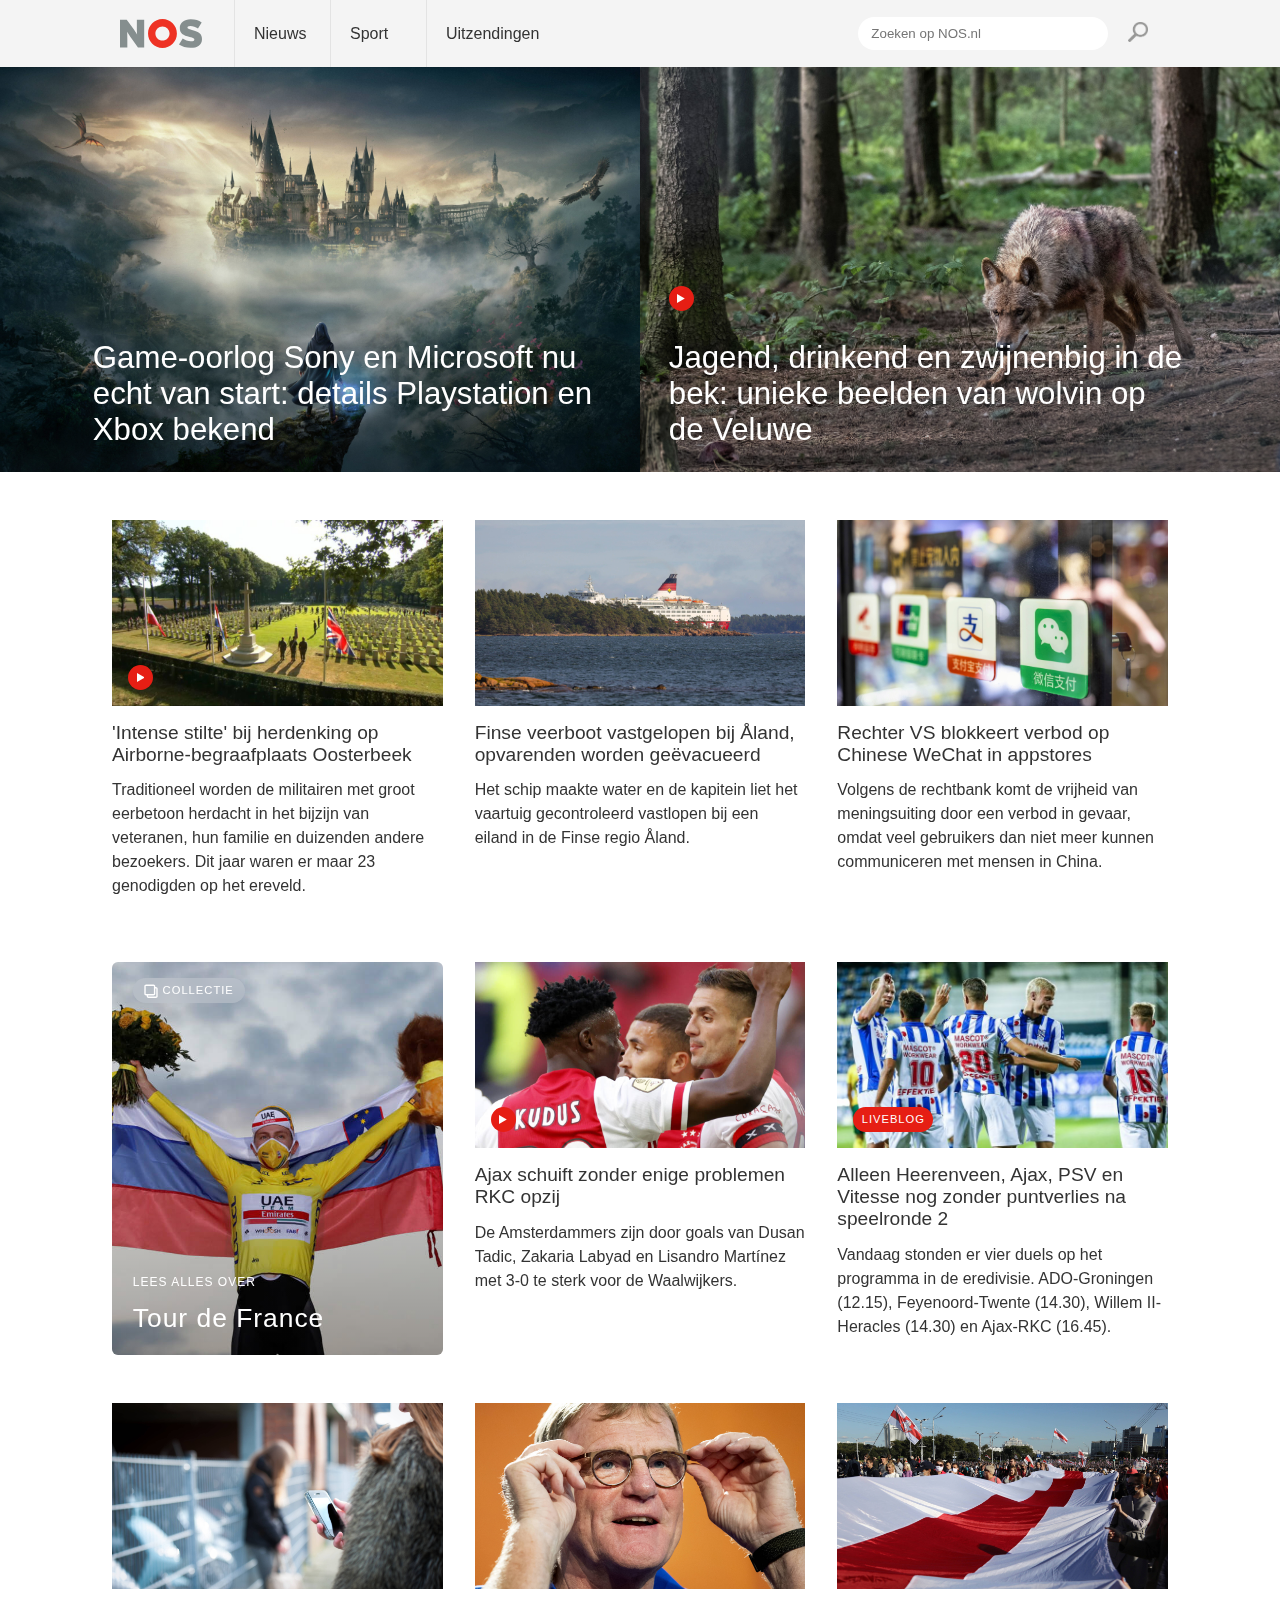
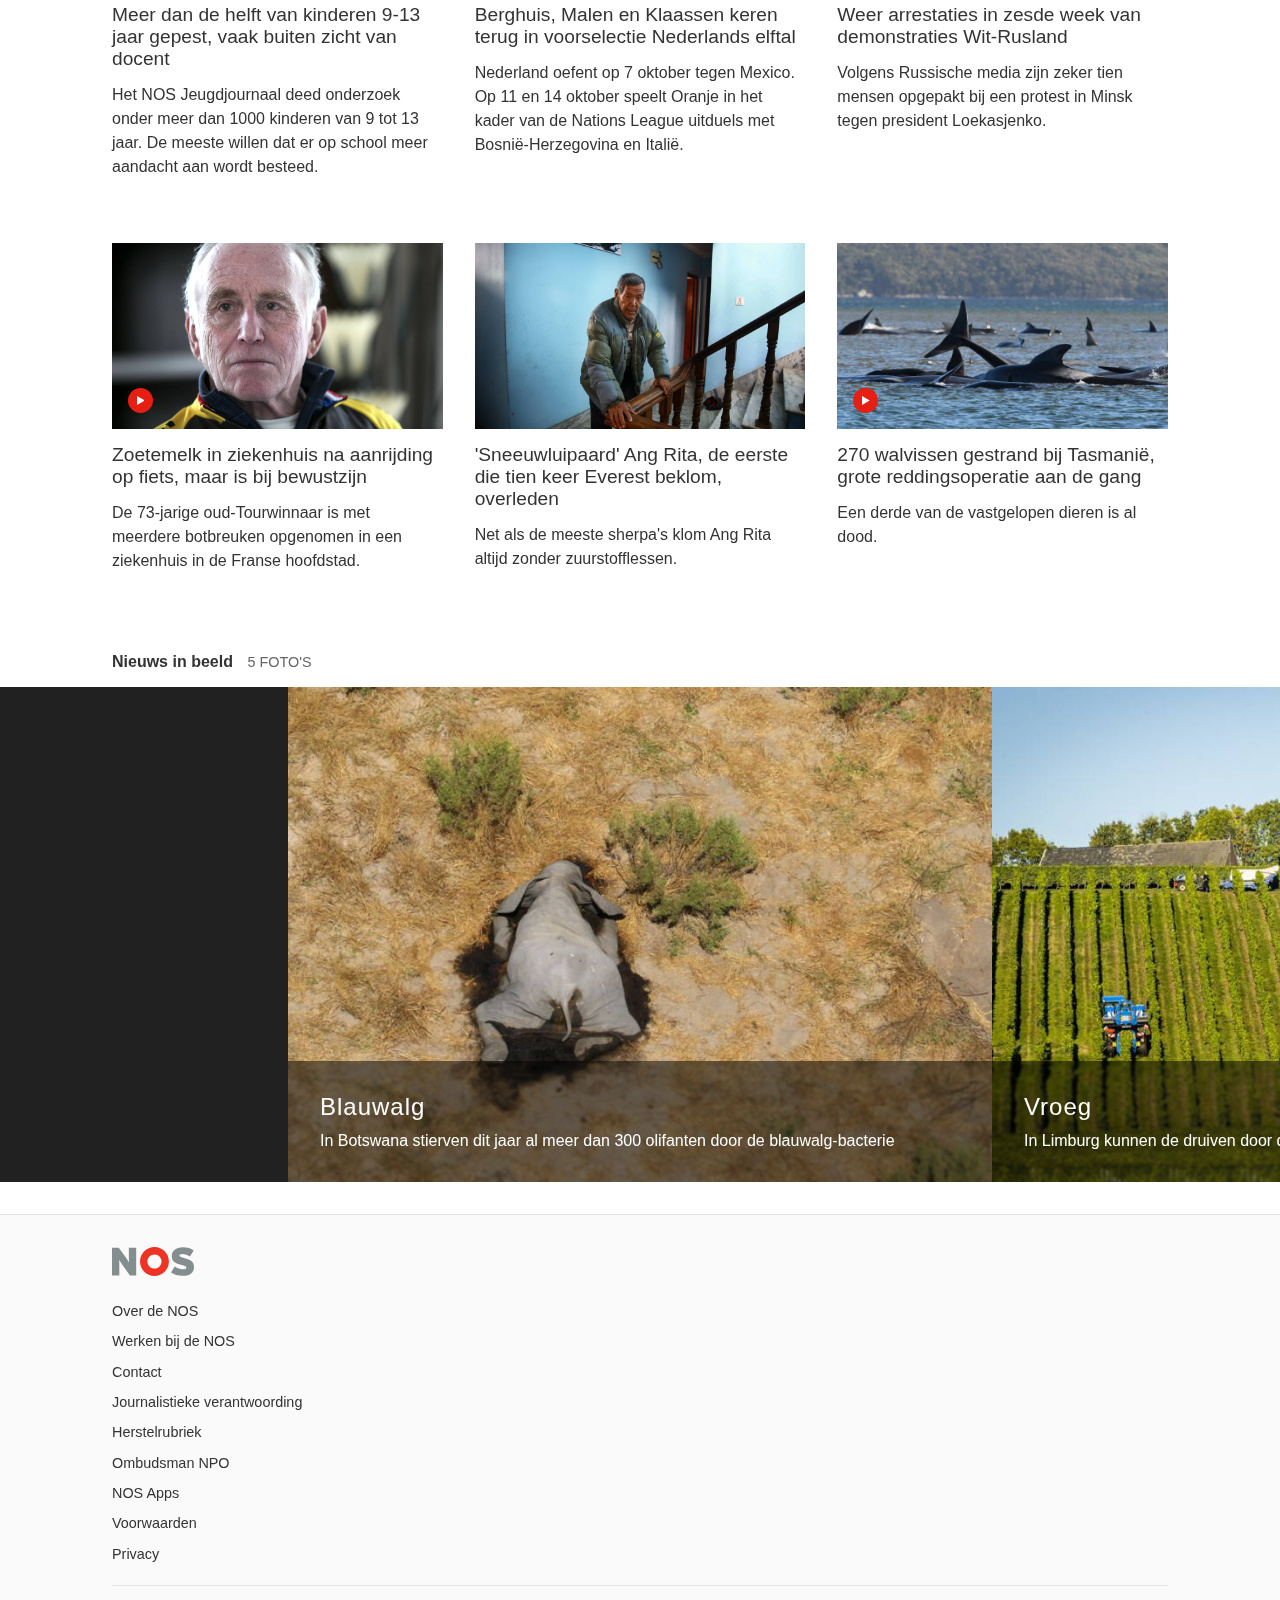
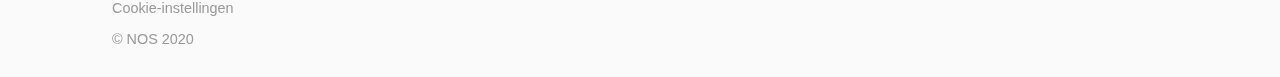
==== commit b40a37f3: "update overlays" ====
--- a/index.html
+++ b/index.html
@@ -132,6 +132,8 @@
                             <p>Lees alles over</p>
                             <h3>Tour de France</h3>
                         </div>
+                        <div class="overlay"></div>
+                        <img src="images/collectie.jpg" alt="">
                     </a>
                 </article>
                 <article>
@@ -189,6 +191,25 @@
                         </div>
                         <h3>Zoetemelk in ziekenhuis na aanrijding op fiets, maar is bij bewustzijn</h3>
                         <p>De 73-jarige oud-Tourwinnaar is met meerdere botbreuken opgenomen in een ziekenhuis in de Franse hoofdstad. </p>
+                    </a>
+                </article>
+                <article>
+                    <a href="">
+                        <div class="img-wrapper">
+                            <img src="images/artikel10.jpg" alt="">
+                        </div>
+                        <h3>'Sneeuwluipaard' Ang Rita, de eerste die tien keer Everest beklom, overleden</h3>
+                        <p>Net als de meeste sherpa's klom Ang Rita altijd zonder zuurstofflessen.</p>
+                    </a>
+                </article>
+                <article>
+                    <a href="">
+                        <div class="img-wrapper">
+                            <img src="images/artikel11.jpg" alt="">
+                            <div class="video-icon"><svg id="Laag_1" data-name="Laag 1" xmlns="http://www.w3.org/2000/svg" viewBox="0 0 77.7 89.7"><defs><style>.cls-1{fill:#fff;}</style></defs><polygon class="cls-1" points="77.7 44.9 0 0 0 89.7 77.7 44.9"/></svg></div>
+                        </div>
+                        <h3>270 walvissen gestrand bij Tasmanië, grote reddingsoperatie aan de gang</h3>
+                        <p>Een derde van de vastgelopen dieren is al dood.</p>
                     </a>
                 </article>
         </section>
@@ -233,7 +254,6 @@
             </article>
             <article></article>
         </section>
-
 
         <footer class="pagefooter">
             <div>
--- a/styles/style.css
+++ b/styles/style.css
@@ -306,13 +306,11 @@
 }
 
 .middle-section article:nth-child(4) {
-    background-image: linear-gradient(to bottom, rgba(0, 0, 0, 0), rgba(0, 0, 0, 0.4)), url(../images/collectie.jpg);
-    background-position: center;
-    background-size: cover;
     border-radius: 6px;
     position: relative;
     transition: ease .3s;
     height: 88px;
+    overflow: hidden;
 }
 
 .middle-section article:nth-child(4):hover {
@@ -329,8 +327,25 @@
     padding-left: 1.5em;
 }
 
+.middle-section article:nth-child(4) a img {
+    position: absolute;
+    left: 0;
+    z-index: 1;
+}
+
+.middle-section article:nth-child(4) a .overlay {
+    height: 60%;
+    z-index: 2;
+    width: 100%;
+    position: absolute;
+    left: 0;
+    bottom: 0;
+    background: linear-gradient(to bottom, transparent, rgba(0,0,0,1));
+    opacity: .3;
+}
+
 .middle-section article:nth-child(4) div {
-    
+    z-index: 3;
 }
 
 .middle-section article:nth-child(4) p {
@@ -807,6 +822,7 @@
 
 
     /***************MIDDLE SECTION MQ***************/
+    
     .middle-section {
         max-width: 66em;
         display: grid;
@@ -821,9 +837,6 @@
     }
 
     .middle-section article:nth-child(4) {
-        background-image: linear-gradient(to bottom, rgba(0, 0, 0, 0), rgba(0, 0, 0, 0.4)), url(../images/collectie.jpg);
-        background-position: center;
-        background-size: cover;
         border-radius: 6px;
         position: relative;
         transition: ease .3s;
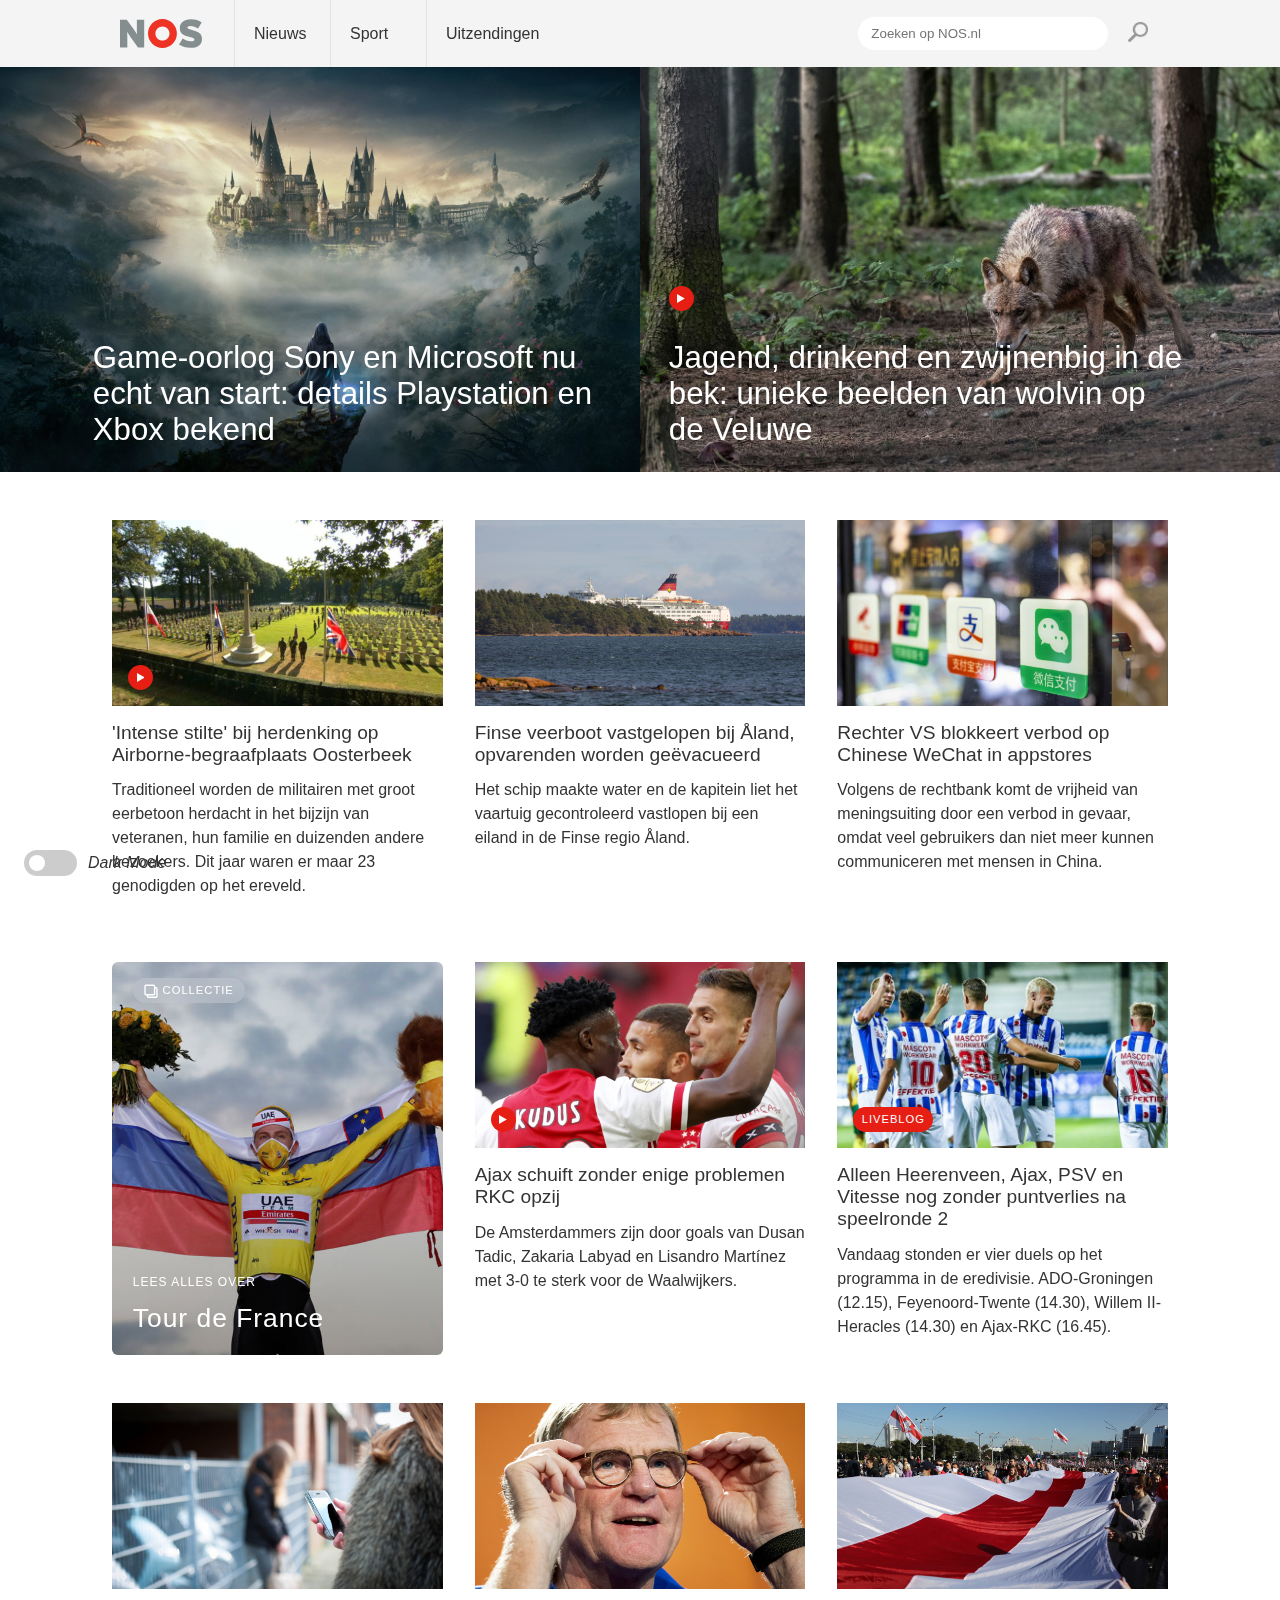
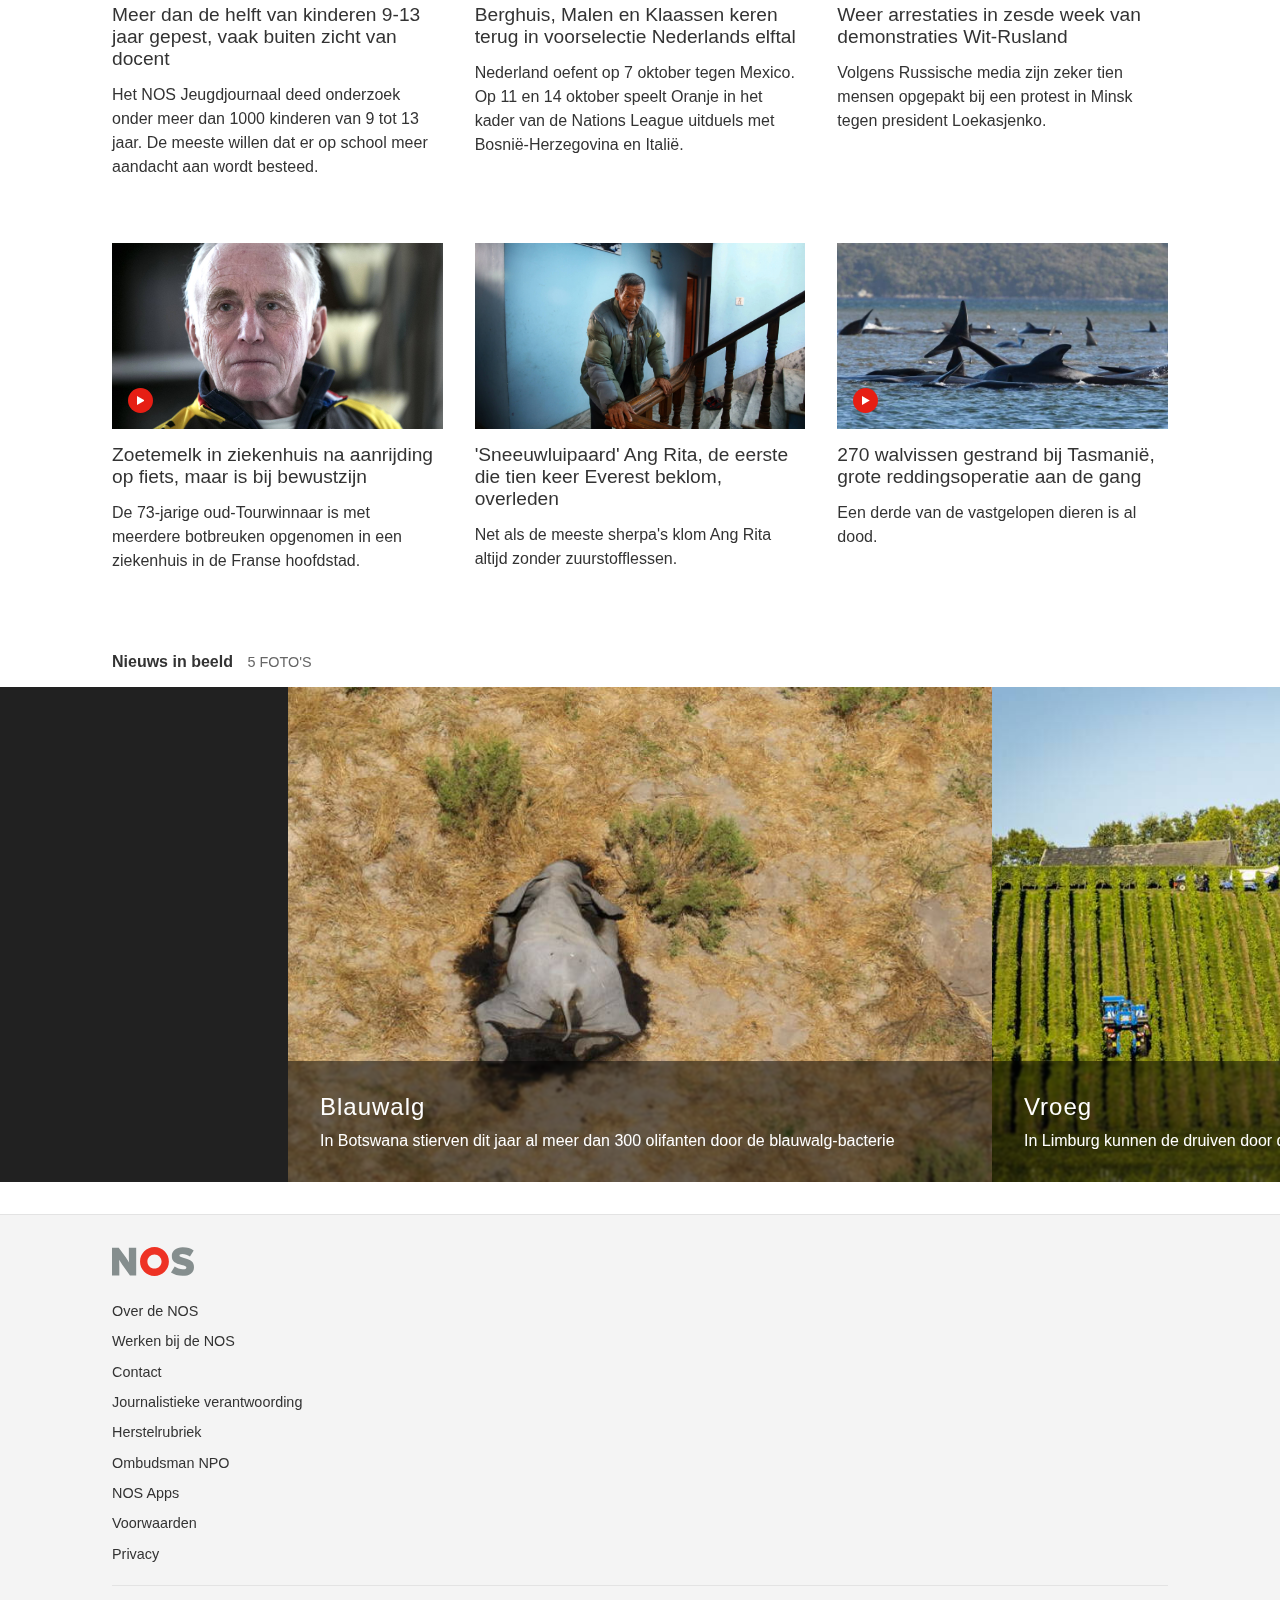
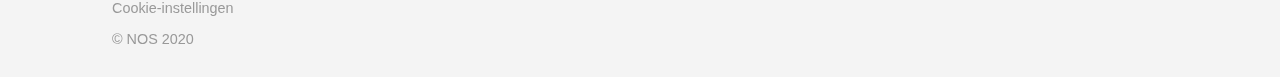
==== commit 0b5d57ea: "Darkmode werkt!!!!" ====
--- a/index.html
+++ b/index.html
@@ -12,7 +12,7 @@
 </head>
 
 <body>
-
+    
     <header>
         <div class="header-container">
            <div>
@@ -64,6 +64,15 @@
                 </ul>
             </li>
             <li>Uitzendingen</li>
+            <li>
+                <div class="theme-switch-wrapper">
+                    <label class="theme-switch" for="checkbox">
+                        <input type="checkbox" id="checkbox" />
+                        <div class="slider round"></div>
+                    </label>
+                    <em>Dark Mode</em>
+                </div>
+            </li>
         </ul>
     </nav>
 
@@ -76,7 +85,7 @@
                         <h2>Game-oorlog Sony en Microsoft nu echt van start: details Playstation en Xbox bekend</h2>
                     </div>
                     <div class="img-wrapper">
-                        <img src="images/detail-image.jpg" alt="">
+                        <img src="images/detail-image.jpg" alt="screenshot van de game Hogwarts Legacy">
                         <div class="overlay"></div>
                     </div>
                 </article>
@@ -88,7 +97,7 @@
                         <h2>Jagend, drinkend en zwijnenbig in de bek: unieke beelden van wolvin op de Veluwe</h2>
                     </div>
                     <div class="img-wrapper">
-                        <img src="images/wolf.jpeg" alt="">
+                        <img src="images/wolf.jpeg" alt="foto van een wolf op de veluwe">
                         <div class="overlay"></div>
                     </div>
                 </article>
@@ -100,7 +109,7 @@
                     <a href="">
                         <div class="img-wrapper">
                             <div class="video-icon"><svg id="Laag_1" data-name="Laag 1" xmlns="http://www.w3.org/2000/svg" viewBox="0 0 77.7 89.7"><defs><style>.cls-1{fill:#fff;}</style></defs><polygon class="cls-1" points="77.7 44.9 0 0 0 89.7 77.7 44.9"/></svg></div>
-                            <img src="images/artikel1.jpg" alt="">
+                            <img src="images/artikel1.jpg" alt="herdenking op Airborne-begraafplaats Oosterbeek">
                         </div>
                         <h3>'Intense stilte' bij herdenking op Airborne-begraafplaats Oosterbeek</h3>
                         <p>Traditioneel worden de militairen met groot eerbetoon herdacht in het bijzijn van veteranen, hun familie en duizenden andere bezoekers. Dit jaar waren er maar 23 genodigden op het ereveld.</p>
@@ -109,7 +118,7 @@
                 <article>
                     <a href="">
                         <div class="img-wrapper">
-                            <img src="images/artikel2.jpg" alt="">
+                            <img src="images/artikel2.jpg" alt="Vastgelopen veerboot bij Aland">
                         </div>
                         <h3>Finse veerboot vastgelopen bij Åland, opvarenden worden geëvacueerd</h3>
                         <p>Het schip maakte water en de kapitein liet het vaartuig gecontroleerd vastlopen bij een eiland in de Finse regio Åland.</p>
@@ -118,7 +127,7 @@
                 <article>
                     <a href="">
                         <div class="img-wrapper">
-                            <img src="images/artikel3.jpg" alt="">
+                            <img src="images/artikel3.jpg" alt="WeChat iconen op raam">
                         </div>
                         <h3>Rechter VS blokkeert verbod op Chinese WeChat in appstores</h3>
                         <p>Volgens de rechtbank komt de vrijheid van meningsuiting door een verbod in gevaar, omdat veel gebruikers dan niet meer kunnen communiceren met mensen in China.</p>
@@ -133,14 +142,14 @@
                             <h3>Tour de France</h3>
                         </div>
                         <div class="overlay"></div>
-                        <img src="images/collectie.jpg" alt="">
+                        <img src="images/collectie.jpg" alt="Gele trui drager">
                     </a>
                 </article>
                 <article>
                     <a href="">
                         <div class="img-wrapper">
                             <div class="video-icon"><svg id="Laag_1" data-name="Laag 1" xmlns="http://www.w3.org/2000/svg" viewBox="0 0 77.7 89.7"><defs><style>.cls-1{fill:#fff;}</style></defs><polygon class="cls-1" points="77.7 44.9 0 0 0 89.7 77.7 44.9"/></svg></div>
-                            <img src="images/artikel4.jpg" alt="">
+                            <img src="images/artikel4.jpg" alt="Spelers van Ajax juichen">
                         </div>
                         <h3>Ajax schuift zonder enige problemen RKC opzij</h3>
                         <p>De Amsterdammers zijn door goals van Dusan Tadic, Zakaria Labyad en Lisandro Martínez met 3-0 te sterk voor de Waalwijkers. </p>
@@ -150,7 +159,7 @@
                     <a href="">
                         <div class="img-wrapper">
                             <div class="liveblog-icon"><p>Liveblog</p></div>
-                            <img src="images/artikel5.jpg" alt="">
+                            <img src="images/artikel5.jpg" alt="Spelers van Heerenveen juichen">
                         </div>
                         <h3>Alleen Heerenveen, Ajax, PSV en Vitesse nog zonder puntverlies na speelronde 2</h3>
                         <p>Vandaag stonden er vier duels op het programma in de eredivisie. ADO-Groningen (12.15), Feyenoord-Twente (14.30), Willem II-Heracles (14.30) en Ajax-RKC (16.45).</p>
@@ -159,7 +168,7 @@
                 <article>
                     <a href="">
                         <div class="img-wrapper">
-                            <img src="images/artikel6.jpg" alt="">
+                            <img src="images/artikel6.jpg" alt="Gepest meisje staat tegen een hek">
                         </div>
                         <h3>Meer dan de helft van kinderen 9-13 jaar gepest, vaak buiten zicht van docent</h3>
                         <p>Het NOS Jeugdjournaal deed onderzoek onder meer dan 1000 kinderen van 9 tot 13 jaar. De meeste willen dat er op school meer aandacht aan wordt besteed.</p>
@@ -168,7 +177,7 @@
                 <article>
                     <a href="">
                         <div class="img-wrapper">
-                            <img src="images/artikel7.jpg" alt="">
+                            <img src="images/artikel7.jpg" alt="Dwight Lodeweges">
                         </div>
                         <h3>Berghuis, Malen en Klaassen keren terug in voorselectie Nederlands elftal</h3>
                         <p>Nederland oefent op 7 oktober tegen Mexico. Op 11 en 14 oktober speelt Oranje in het kader van de Nations League uitduels met Bosnië-Herzegovina en Italië.</p>
@@ -177,7 +186,7 @@
                 <article>
                     <a href="">
                         <div class="img-wrapper">
-                            <img src="images/artikel8.jpg" alt="">
+                            <img src="images/artikel8.jpg" alt="Foto van demonstratie in Wit-Rusland">
                         </div>
                         <h3>Weer arrestaties in zesde week van demonstraties Wit-Rusland</h3>
                         <p>Volgens Russische media zijn zeker tien mensen opgepakt bij een protest in Minsk tegen president Loekasjenko.</p>
@@ -186,7 +195,7 @@
                 <article>
                     <a href="">
                         <div class="img-wrapper">
-                            <img src="images/artikel9.jpg" alt="">
+                            <img src="images/artikel9.jpg" alt="Foto van Zoetemelk">
                             <div class="video-icon"><svg id="Laag_1" data-name="Laag 1" xmlns="http://www.w3.org/2000/svg" viewBox="0 0 77.7 89.7"><defs><style>.cls-1{fill:#fff;}</style></defs><polygon class="cls-1" points="77.7 44.9 0 0 0 89.7 77.7 44.9"/></svg></div>
                         </div>
                         <h3>Zoetemelk in ziekenhuis na aanrijding op fiets, maar is bij bewustzijn</h3>
@@ -196,7 +205,7 @@
                 <article>
                     <a href="">
                         <div class="img-wrapper">
-                            <img src="images/artikel10.jpg" alt="">
+                            <img src="images/artikel10.jpg" alt="Foto van Ang Rita">
                         </div>
                         <h3>'Sneeuwluipaard' Ang Rita, de eerste die tien keer Everest beklom, overleden</h3>
                         <p>Net als de meeste sherpa's klom Ang Rita altijd zonder zuurstofflessen.</p>
@@ -205,7 +214,7 @@
                 <article>
                     <a href="">
                         <div class="img-wrapper">
-                            <img src="images/artikel11.jpg" alt="">
+                            <img src="images/artikel11.jpg" alt="Gestrande walvissen bij Tasmanie">
                             <div class="video-icon"><svg id="Laag_1" data-name="Laag 1" xmlns="http://www.w3.org/2000/svg" viewBox="0 0 77.7 89.7"><defs><style>.cls-1{fill:#fff;}</style></defs><polygon class="cls-1" points="77.7 44.9 0 0 0 89.7 77.7 44.9"/></svg></div>
                         </div>
                         <h3>270 walvissen gestrand bij Tasmanië, grote reddingsoperatie aan de gang</h3>
@@ -222,35 +231,35 @@
                     <h5>Blauwalg</h5>
                     <p>In Botswana stierven dit jaar al meer dan 300 olifanten door de blauwalg-bacterie</p>
                 </div>
-                <img src="images/slider1.jpg" alt="">
+                <img src="images/slider1.jpg" alt="Bovenaanzicht van een dode olifant in Botswana">
             </article>
             <article>
                 <div>
                     <h5>Vroeg</h5>
                     <p>In Limburg kunnen de druiven door de warme zomer al in september worden geoogst</p>
                 </div>
-                <img src="images/slider2.jpg" alt="">
+                <img src="images/slider2.jpg" alt="Druiven worden geoogst in Limburg">
             </article>
             <article>
                 <div>
                     <h5>Gestrand</h5>
                     <p>Een groep van ongeveer 250 walvissen zit vast op een zandbank voor de kust van het eiland Tasmanië</p>
                 </div>
-                <img src="images/slider3.jpg" alt="">
+                <img src="images/slider3.jpg" alt="Gestrande walvissen op de kust van Tasmanie">
             </article>
             <article>
                 <div>
                     <h5>Bezoek</h5>
                     <p>De Wit-Russische oppositieleider Tichanovskaja bezoekt vandaag het Europees Parlement in Brussel en praat met de Europese ministers van Buitenlandse Zaken</p>
                 </div>
-                <img src="images/slider4.jpg" alt="">
+                <img src="images/slider4.jpg" alt="Wit-Russische oppositieleider Tichanovskaja">
             </article>
             <article>
                 <div>
                     <h5>Heropend</h5>
                     <p>De Taj Mahal, het mausoleum in de Indiase stad Agra, is sinds vandaag weer open voor toeristen</p>
                 </div>
-                <img src="images/slider5.jpg" alt="">
+                <img src="images/slider5.jpg" alt="Mensen poseren voor de Taj Mahal">
             </article>
             <article></article>
         </section>
--- a/styles/style.css
+++ b/styles/style.css
@@ -12,9 +12,110 @@
     background: transparent; /* make scrollbar transparent */
 }
 
+
+
+
+/***************KLEUREN***************/
+
+:root {
+    --nos-rood: #E61E14;
+    --background-body: #ffffff;
+    --background-01: #F4F4F4;
+    --background-02: #212121;
+    --tekst: #333333;
+    --tekst-detail: #999999;
+    --border: #e3e3e3;
+    --details: #666666;
+    --link: #4073A3;
+}
+
+[data-theme="dark"] {
+    --nos-rood: #E61E14;
+    --background-body: #212121;
+    --background-01: #1B1B1B;
+    --background-02: #1B1B1B;
+    --tekst: #999999;
+    --tekst-detail: #999999;
+    --border: #666666;
+    --details: #666666;
+    --link: #4073A3;
+}
+
+
+
+
+/***************TOGGLE SWITCH***************/
+
+.theme-switch-wrapper {
+    display: flex;
+    align-items: center;
+/*    position: absolute;*/
+    bottom: 1.5em;
+    left: 1.5em;
+}
+
+.theme-switch-wrapper em {
+    color: var(--tekst);
+}
+
+.theme-switch {
+    display: inline-block;
+    height: 1.6em;
+    position: relative;
+    width: 3.3em;
+    margin-right: .7em;
+}
+
+.theme-switch input {
+    display: none;
+}
+
+.slider {
+    background-color: #ccc;
+    bottom: 0;
+    cursor: pointer;
+    left: 0;
+    position: absolute;
+    right: 0;
+    top: 0;
+    transition: .4s;
+}
+
+.slider:before {
+    background-color: #fff;
+    bottom: .3em;
+    content: "";
+    height: 1em;
+    left: .3em;
+    position: absolute;
+    transition: .4s;
+    width: 1em;
+}
+
+input:checked + .slider {
+    background-color: #66bb6a;
+}
+
+input:checked + .slider:before {
+    transform: translateX(26px);
+}
+
+.slider.round {
+    border-radius: 34px;
+}
+
+.slider.round:before {
+    border-radius: 50%;
+}
+
+
+
+/***************MAIN***************/
+
 body {
     margin: 0;
     font-family: Helvetica Neue, sans-serif;
+    background: var(--background-body);
 }
 
 a {
@@ -27,7 +128,7 @@
 /***************HEADER***************/
 
 header {
-    background-color: #F4F4F4;
+    background-color: var(--background-01);
     height: 4.2em;
     display: flex;
 }
@@ -105,7 +206,7 @@
     padding: 1.5em;
     margin: 0;
     display: block;
-    background-color: #F4F4F4;
+    background-color: var(--background-01);
 }
 
 header button img {
@@ -118,7 +219,7 @@
 }
 
 header button svg .cls-1 {
-    fill: #a4a4a4;
+    fill: var(--tekst-detail);
 }
 
 header button:hover svg {
@@ -146,10 +247,10 @@
 
 #navigation ul li {
     list-style: none;
-    background-color: #F4F4F4;
+    background-color: var(--background-01);
     padding: 1.2em;
-    border-top: 1px solid #e3e3e3;
-    color: #333333;
+    border-top: 1px solid var(--border);
+    color: var(--tekst);
 }
 
 #navigation ul li ul {
@@ -224,7 +325,7 @@
 
 .liveblog-icon {
     height: 25px;
-    background: #E61E14;
+    background: var(--nos-rood);
     width: 5em;
     display: flex;
     align-items: center;
@@ -249,12 +350,40 @@
 .video-icon {
     width: 25px;
     height: 25px;
-    background-color: #E61E14;
+    background-color: var(--nos-rood);
     border-radius: 100%;
     display: flex;
-    justify-content: center;
     align-items: center;
     z-index: 9;
+    justify-content: center;
+}
+
+article:hover .video-icon {
+    animation-name: bounce;
+    animation-duration: .7s;
+    animation-iteration-count: 1;
+    transform-origin: bottom center;
+}
+
+@keyframes bounce {
+    0% {
+        transform: none;
+    }
+    15% {
+        transform: scale(1.2, .8);
+    }
+    30% {
+        transform: scale(.6, 1.6) translateY(-2em);
+    }
+    60% {
+        transform: scale(1.4, .6) translateY(0);
+    }
+    80% {
+        transform: scale(.8, 1.2);
+    }
+    100% {
+        transform: none;
+    }
 }
 
 .video-icon svg {
@@ -388,7 +517,7 @@
 }
 
 .middle-section article {
-    border-bottom: 1px solid #f4f4f4;
+    border-bottom: 1px solid var(--border);
 }
 
 .middle-section article a {
@@ -403,17 +532,17 @@
 }
 
 .middle-section article:hover h3 {
-    color: #e61e14;
+    color: var(--nos-rood);
 }
 
 .middle-section article a {
-    color: #333333
+    color: var(--tekst);
 }
 
 .middle-section article h3 {
     margin: 0;
     font-weight: 500;
-    color: #333333;
+    color: var(--tekst);
     font-size: 1em;
     transition: ease .3s;
 }
@@ -462,19 +591,19 @@
     padding: 1em;
     margin: 0;
     margin-top: 1em;
-    color: #333333;
+    color: var(--tekst);
 }
 
 main h4 span {
     font-weight: 400;
     text-transform: uppercase;
-    color: #666666;
+    color: var(--details);
     font-size: .9em;
     margin-left: .7em;
 }
 
 main section:nth-of-type(3) {
-    background: #212121;
+    background: var(--background-02);
     overflow-x: scroll;
     scroll-snap-type: x mandatory;
     display: flex;
@@ -551,24 +680,24 @@
     padding: 0;
     font-size: 1.6em;
     line-height: 1.3em;
-    color: #333333;
+    color: var(--tekst);
 }
 
 .detail-section h3 {
     margin: 0;
     margin-top: 2em;
-    ;
     font-size: 1em;
     line-height: 0;
+    color: var(--tekst);
 }
 
 .detail-section p {
-    color: #333333;
+    color: var(--tekst);
     line-height: 1.7em;
 }
 
 .detail-section p a {
-    color: #4073A3;
+    color: var(--link);
 }
 
 .detail-section p a:hover {
@@ -582,8 +711,8 @@
 
 .detail-section a p {
     padding-left: 1em;
-    border-left: 1px solid #d8d8d8;
-    color: #4073A3;
+    border-left: 1px solid var(--border);
+    color: var(--link);
 }
 
 .article-meta {
@@ -593,11 +722,11 @@
     letter-spacing: 1px;
     margin-bottom: 2.2em;
     margin-top: .8em;
-    color: #999999
+    color: var(--tekst-detail);
 }
 
 .article-meta span:first-child {
-    color: #333;
+    color: var(--tekst);
 }
 
 .article-meta .dot {
@@ -620,7 +749,7 @@
 .credits p:first-child {
     font-size: .8em;
     margin: 0;
-    color: #333333;
+    color: var(--tekst);
     font-weight: 600;
     line-height:
 }
@@ -628,7 +757,7 @@
 .credits p:nth-child(2) {
     font-size: .7em;
     margin: 0;
-    color: #999999;
+    color: var(--tekst-detail);
     line-height: 1.5em;
 }
 
@@ -637,12 +766,12 @@
 }
 
 main section footer span {
-    color: #333333;
+    color: var(--tekst);
 }
 
 main section footer a {
     padding: .5em;
-    color: #666666
+    color: var(--details);
 }
 
 main section footer a svg {
@@ -660,8 +789,8 @@
     padding: 1em;
     margin-top: 2em;
     width: 100%;
-    background-color: #fafafa;
-    border-top: 1px solid #e3e3e3;
+    background-color: var(--background-01);
+    border-top: 1px solid var(--border);
 }
 
 .pagefooter div {
@@ -686,7 +815,7 @@
 }
 
 .pagefooter div ul li a {
-    color: #333333;
+    color: var(--tekst);
     display: block;
     padding-top: .5em;
     padding-bottom: .5em;
@@ -694,23 +823,23 @@
 }
 
 .pagefooter div ul li a:hover {
-    color: #E61E14;
+    color: var(--nos-rood);
 }
 
 .pagefooter div section {
-    border-top: 1px solid #e3e3e3;
+    border-top: 1px solid var(--border);
     margin-top: 1em;
 }
 
 .pagefooter div section a {
-    color: #999999;
+    color: var(--tekst-detail);
     font-size: .9em;
     margin-top: 1em;
     display: block;
 }
 
 .pagefooter div section p {
-    color: #999999;
+    color: var(--tekst-detail);
     font-size: .9em;
     display: block;
     margin-top: 1em;
@@ -723,7 +852,13 @@
 
 @media screen and (min-width: 900px) {
 
-
+    .theme-switch-wrapper {
+        display: flex;
+        align-items: center;
+        position: absolute;
+        bottom: 1.5em;
+        left: 1.5em;
+    }
 
     /***************HEADER MQ***************/
     header div {
@@ -762,20 +897,20 @@
         padding-left: 1.2em;
         width: 6em;
         margin: 0;
-        color: #333333;
+        color: var(--tekst);
         line-height: 4.2em;
         height: 100%;
-        border-left: 1px #e3e3e3 solid;
+        border-left: 1px var(--border) solid;
         transition: ease .3s;
     }
 
     header .header-container nav ul li a:hover {
-        border-left: 1px #e61e14 solid;
-        color: #e61e14;
+        border-left: 1px var(--nos-rood) solid;
+        color: var(--nos-rood);
     }
 
     header .header-container nav ul li a:active {
-        border: 1px #e61e14 solid;
+        border: 1px var(--nos-rood) solid;
 
     }
 
@@ -891,7 +1026,7 @@
     }
 
     .middle-section article p {
-        color: #333333;
+        color: var(--tekst);
         font-size: 1em;
         line-height: 1.5em;
         margin: 0;
@@ -951,7 +1086,7 @@
         padding-right: 0;
         margin: auto;
         margin-top: 3em;
-        color: #333333;
+        color: var(--tekst);
         max-width: 66em;
     }
     
@@ -1016,14 +1151,14 @@
     figure figcaption {
         margin-top: 1em;
         padding-left: 1.5em;
-        border-left: 1px solid #d8d8d8;
-        color: #333333;
+        border-left: 1px solid var(--border);
+        color: var(--tekst);
     }
 
     figure figcaption span {
         font-size: .8em;
         font-weight: 700;
-        color: #999999;
+        color: var(--tekst-detail);
         margin-left: .5em;
     }
 
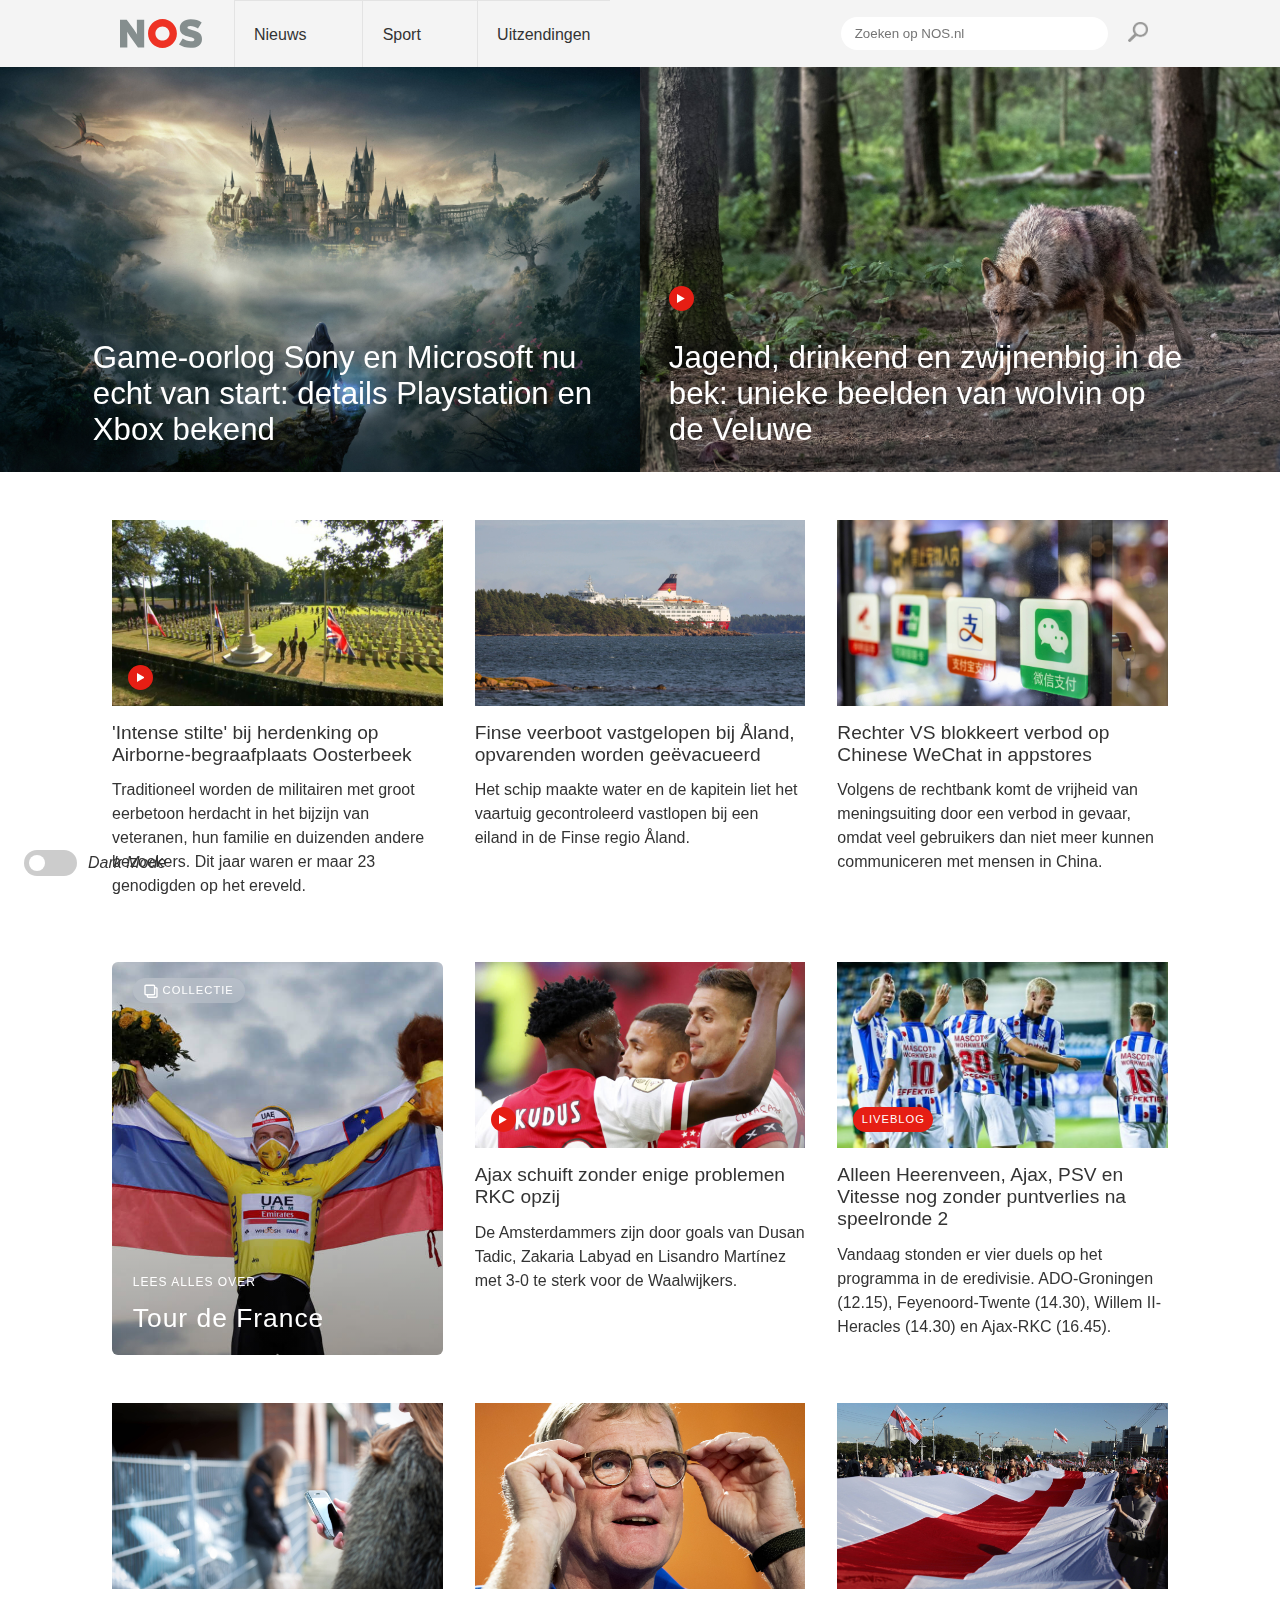
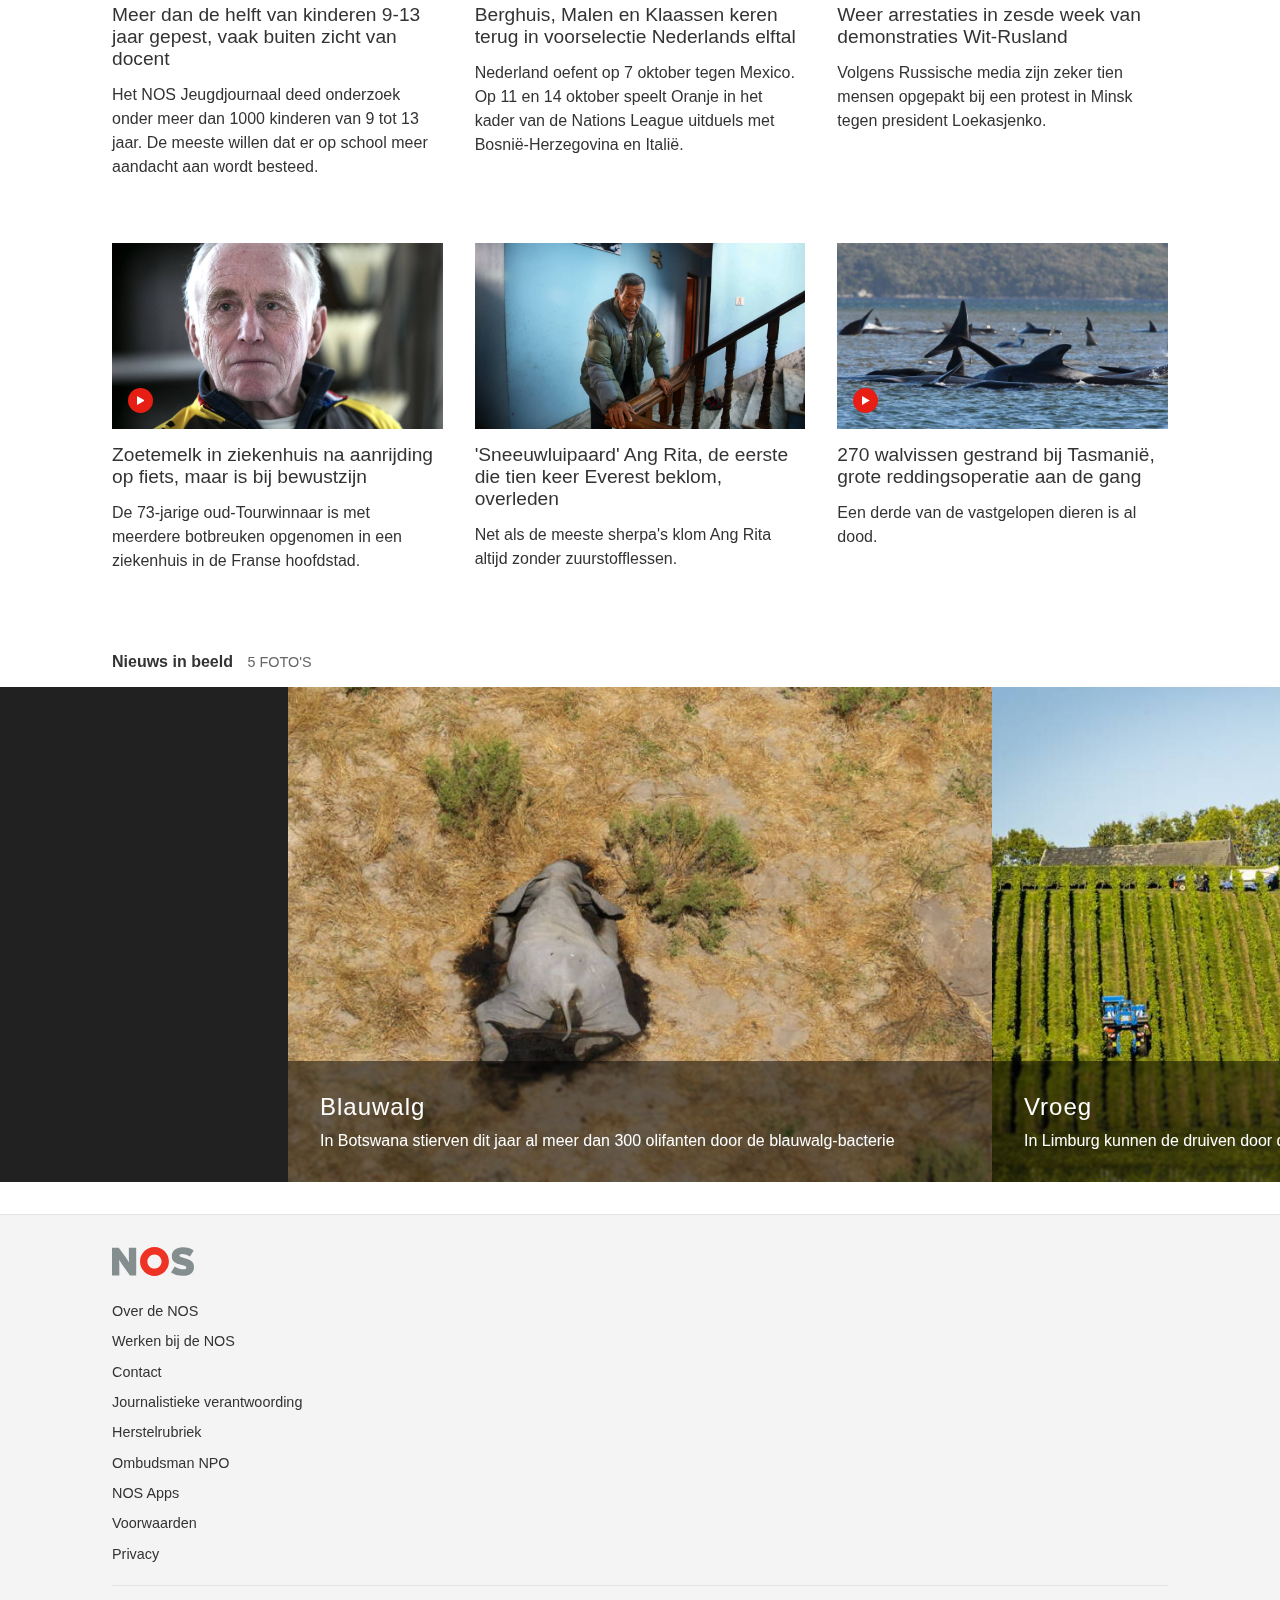
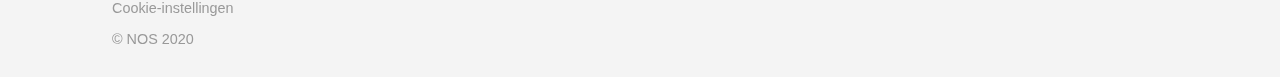
==== commit d16a9d36: "final update" ====
--- a/index.html
+++ b/index.html
@@ -12,12 +12,23 @@
 </head>
 
 <body>
-    
+
     <header>
         <div class="header-container">
-           <div>
+            <div>
                 <button href="" id="hamburger">
-                <svg id="Laag_1" data-name="Laag 1" xmlns="http://www.w3.org/2000/svg" viewBox="0 0 40 30"><defs><style>.cls-1{fill:#a4a4a4;}</style></defs><rect class="cls-1" width="40" height="6"/><rect class="cls-1" y="12" width="40" height="6"/><rect class="cls-1" y="24" width="40" height="6"/></svg>   
+                    <svg id="Laag_1" data-name="Laag 1" xmlns="http://www.w3.org/2000/svg" viewBox="0 0 40 30">
+                        <defs>
+                            <style>
+                                .cls-1 {
+                                    fill: #a4a4a4;
+                                }
+                            </style>
+                        </defs>
+                        <rect class="cls-1" width="40" height="6" />
+                        <rect class="cls-1" y="12" width="40" height="6" />
+                        <rect class="cls-1" y="24" width="40" height="6" />
+                    </svg>
                 </button>
                 <a href="index.html" class="logo">
                     <img src="images/NOS_logo.svg" alt="Logo van de NOS">
@@ -31,7 +42,7 @@
                 </nav>
             </div>
             <form role="search" action="#">
-               <input type="search" name="search" placeholder="Zoeken op NOS.nl" id="zoekbalk">
+                <input type="search" name="search" placeholder="Zoeken op NOS.nl" id="zoekbalk">
                 <button type="submit" id="zoek">
                     <img id="icon" src="images/search-icon.png" alt="zoek icoon">
                 </button>
@@ -93,7 +104,16 @@
             <a href="">
                 <article>
                     <div class="top-article-heading">
-                        <div class="video-icon"><svg id="Laag_1" data-name="Laag 1" xmlns="http://www.w3.org/2000/svg" viewBox="0 0 77.7 89.7"><defs><style>.cls-1{fill:#fff;}</style></defs><polygon class="cls-1" points="77.7 44.9 0 0 0 89.7 77.7 44.9"/></svg></div>
+                        <div class="video-icon"><svg id="Laag_1" data-name="Laag 1" xmlns="http://www.w3.org/2000/svg" viewBox="0 0 77.7 89.7">
+                                <defs>
+                                    <style>
+                                        .cls-1 {
+                                            fill: #fff;
+                                        }
+                                    </style>
+                                </defs>
+                                <polygon class="cls-1" points="77.7 44.9 0 0 0 89.7 77.7 44.9" />
+                            </svg></div>
                         <h2>Jagend, drinkend en zwijnenbig in de bek: unieke beelden van wolvin op de Veluwe</h2>
                     </div>
                     <div class="img-wrapper">
@@ -105,124 +125,166 @@
         </section>
 
         <section class="middle-section">
-                <article>
-                    <a href="">
-                        <div class="img-wrapper">
-                            <div class="video-icon"><svg id="Laag_1" data-name="Laag 1" xmlns="http://www.w3.org/2000/svg" viewBox="0 0 77.7 89.7"><defs><style>.cls-1{fill:#fff;}</style></defs><polygon class="cls-1" points="77.7 44.9 0 0 0 89.7 77.7 44.9"/></svg></div>
-                            <img src="images/artikel1.jpg" alt="herdenking op Airborne-begraafplaats Oosterbeek">
+            <article>
+                <a href="">
+                    <div class="img-wrapper">
+                        <div class="video-icon"><svg id="Laag_1" data-name="Laag 1" xmlns="http://www.w3.org/2000/svg" viewBox="0 0 77.7 89.7">
+                                <defs>
+                                    <style>
+                                        .cls-1 {
+                                            fill: #fff;
+                                        }
+                                    </style>
+                                </defs>
+                                <polygon class="cls-1" points="77.7 44.9 0 0 0 89.7 77.7 44.9" />
+                            </svg></div>
+                        <img src="images/artikel1.jpg" alt="herdenking op Airborne-begraafplaats Oosterbeek">
+                    </div>
+                    <h3>'Intense stilte' bij herdenking op Airborne-begraafplaats Oosterbeek</h3>
+                    <p>Traditioneel worden de militairen met groot eerbetoon herdacht in het bijzijn van veteranen, hun familie en duizenden andere bezoekers. Dit jaar waren er maar 23 genodigden op het ereveld.</p>
+                </a>
+            </article>
+            <article>
+                <a href="">
+                    <div class="img-wrapper">
+                        <img src="images/artikel2.jpg" alt="Vastgelopen veerboot bij Aland">
+                    </div>
+                    <h3>Finse veerboot vastgelopen bij Åland, opvarenden worden geëvacueerd</h3>
+                    <p>Het schip maakte water en de kapitein liet het vaartuig gecontroleerd vastlopen bij een eiland in de Finse regio Åland.</p>
+                </a>
+            </article>
+            <article>
+                <a href="">
+                    <div class="img-wrapper">
+                        <img src="images/artikel3.jpg" alt="WeChat iconen op raam">
+                    </div>
+                    <h3>Rechter VS blokkeert verbod op Chinese WeChat in appstores</h3>
+                    <p>Volgens de rechtbank komt de vrijheid van meningsuiting door een verbod in gevaar, omdat veel gebruikers dan niet meer kunnen communiceren met mensen in China.</p>
+                </a>
+            </article>
+            <article>
+                <a href="">
+                    <div class="collectie-icon"><svg viewBox="0 0 14 14" xmlns="http://www.w3.org/2000/svg" aria-hidden="true" style="margin:0;">
+                            <title>Collectie</title>
+                            <path d="M11.903 4.419c.223 0 .405.18.405.4v7.346c0 .22-.182.4-.405.4H4.494a.403.403 0 01-.404-.4v-.745h5.416c.972 0 1.763-.784 1.763-1.748V4.419h.634zM9.91 2.328v7.344c0 .22-.181.4-.404.4h-7.41a.403.403 0 01-.404-.4V2.328c0-.221.182-.401.405-.401h7.409c.223 0 .404.18.404.4v.001zm1.993.744h-.634v-.744c0-.965-.79-1.749-1.763-1.749h-7.41c-.972 0-1.763.784-1.763 1.749v7.344c0 .964.791 1.748 1.764 1.748h.634v.745c0 .964.79 1.748 1.763 1.748h7.41c.972 0 1.763-.784 1.763-1.748V4.82c0-.964-.791-1.748-1.764-1.748z" fill="#FFF" fill-rule="evenodd"></path>
+                        </svg>
+                        <p>Collectie</p>
+                    </div>
+                    <div>
+                        <p>Lees alles over</p>
+                        <h3>Tour de France</h3>
+                    </div>
+                    <div class="overlay"></div>
+                    <img src="images/collectie.jpg" alt="Gele trui drager">
+                </a>
+            </article>
+            <article>
+                <a href="">
+                    <div class="img-wrapper">
+                        <div class="video-icon"><svg id="Laag_1" data-name="Laag 1" xmlns="http://www.w3.org/2000/svg" viewBox="0 0 77.7 89.7">
+                                <defs>
+                                    <style>
+                                        .cls-1 {
+                                            fill: #fff;
+                                        }
+                                    </style>
+                                </defs>
+                                <polygon class="cls-1" points="77.7 44.9 0 0 0 89.7 77.7 44.9" />
+                            </svg></div>
+                        <img src="images/artikel4.jpg" alt="Spelers van Ajax juichen">
+                    </div>
+                    <h3>Ajax schuift zonder enige problemen RKC opzij</h3>
+                    <p>De Amsterdammers zijn door goals van Dusan Tadic, Zakaria Labyad en Lisandro Martínez met 3-0 te sterk voor de Waalwijkers. </p>
+                </a>
+            </article>
+            <article>
+                <a href="">
+                    <div class="img-wrapper">
+                        <div class="liveblog-icon">
+                            <p>Liveblog</p>
                         </div>
-                        <h3>'Intense stilte' bij herdenking op Airborne-begraafplaats Oosterbeek</h3>
-                        <p>Traditioneel worden de militairen met groot eerbetoon herdacht in het bijzijn van veteranen, hun familie en duizenden andere bezoekers. Dit jaar waren er maar 23 genodigden op het ereveld.</p>
-                    </a>
-                </article>
-                <article>
-                    <a href="">
-                        <div class="img-wrapper">
-                            <img src="images/artikel2.jpg" alt="Vastgelopen veerboot bij Aland">
-                        </div>
-                        <h3>Finse veerboot vastgelopen bij Åland, opvarenden worden geëvacueerd</h3>
-                        <p>Het schip maakte water en de kapitein liet het vaartuig gecontroleerd vastlopen bij een eiland in de Finse regio Åland.</p>
-                    </a>
-                </article>
-                <article>
-                    <a href="">
-                        <div class="img-wrapper">
-                            <img src="images/artikel3.jpg" alt="WeChat iconen op raam">
-                        </div>
-                        <h3>Rechter VS blokkeert verbod op Chinese WeChat in appstores</h3>
-                        <p>Volgens de rechtbank komt de vrijheid van meningsuiting door een verbod in gevaar, omdat veel gebruikers dan niet meer kunnen communiceren met mensen in China.</p>
-                    </a>
-                </article>
-                <article>
-                    <a href="">
-                        <div class="collectie-icon"><svg viewBox="0 0 14 14" xmlns="http://www.w3.org/2000/svg" aria-hidden="true" style="margin:0;"><title>Collectie</title> <path d="M11.903 4.419c.223 0 .405.18.405.4v7.346c0 .22-.182.4-.405.4H4.494a.403.403 0 01-.404-.4v-.745h5.416c.972 0 1.763-.784 1.763-1.748V4.419h.634zM9.91 2.328v7.344c0 .22-.181.4-.404.4h-7.41a.403.403 0 01-.404-.4V2.328c0-.221.182-.401.405-.401h7.409c.223 0 .404.18.404.4v.001zm1.993.744h-.634v-.744c0-.965-.79-1.749-1.763-1.749h-7.41c-.972 0-1.763.784-1.763 1.749v7.344c0 .964.791 1.748 1.764 1.748h.634v.745c0 .964.79 1.748 1.763 1.748h7.41c.972 0 1.763-.784 1.763-1.748V4.82c0-.964-.791-1.748-1.764-1.748z" fill="#FFF" fill-rule="evenodd"></path></svg>
-                        <p>Collectie</p></div>
-                        <div>
-                            <p>Lees alles over</p>
-                            <h3>Tour de France</h3>
-                        </div>
-                        <div class="overlay"></div>
-                        <img src="images/collectie.jpg" alt="Gele trui drager">
-                    </a>
-                </article>
-                <article>
-                    <a href="">
-                        <div class="img-wrapper">
-                            <div class="video-icon"><svg id="Laag_1" data-name="Laag 1" xmlns="http://www.w3.org/2000/svg" viewBox="0 0 77.7 89.7"><defs><style>.cls-1{fill:#fff;}</style></defs><polygon class="cls-1" points="77.7 44.9 0 0 0 89.7 77.7 44.9"/></svg></div>
-                            <img src="images/artikel4.jpg" alt="Spelers van Ajax juichen">
-                        </div>
-                        <h3>Ajax schuift zonder enige problemen RKC opzij</h3>
-                        <p>De Amsterdammers zijn door goals van Dusan Tadic, Zakaria Labyad en Lisandro Martínez met 3-0 te sterk voor de Waalwijkers. </p>
-                    </a>
-                </article>
-                <article>
-                    <a href="">
-                        <div class="img-wrapper">
-                            <div class="liveblog-icon"><p>Liveblog</p></div>
-                            <img src="images/artikel5.jpg" alt="Spelers van Heerenveen juichen">
-                        </div>
-                        <h3>Alleen Heerenveen, Ajax, PSV en Vitesse nog zonder puntverlies na speelronde 2</h3>
-                        <p>Vandaag stonden er vier duels op het programma in de eredivisie. ADO-Groningen (12.15), Feyenoord-Twente (14.30), Willem II-Heracles (14.30) en Ajax-RKC (16.45).</p>
-                    </a>
-                </article>
-                <article>
-                    <a href="">
-                        <div class="img-wrapper">
-                            <img src="images/artikel6.jpg" alt="Gepest meisje staat tegen een hek">
-                        </div>
-                        <h3>Meer dan de helft van kinderen 9-13 jaar gepest, vaak buiten zicht van docent</h3>
-                        <p>Het NOS Jeugdjournaal deed onderzoek onder meer dan 1000 kinderen van 9 tot 13 jaar. De meeste willen dat er op school meer aandacht aan wordt besteed.</p>
-                    </a>
-                </article>
-                <article>
-                    <a href="">
-                        <div class="img-wrapper">
-                            <img src="images/artikel7.jpg" alt="Dwight Lodeweges">
-                        </div>
-                        <h3>Berghuis, Malen en Klaassen keren terug in voorselectie Nederlands elftal</h3>
-                        <p>Nederland oefent op 7 oktober tegen Mexico. Op 11 en 14 oktober speelt Oranje in het kader van de Nations League uitduels met Bosnië-Herzegovina en Italië.</p>
-                    </a>
-                </article>
-                <article>
-                    <a href="">
-                        <div class="img-wrapper">
-                            <img src="images/artikel8.jpg" alt="Foto van demonstratie in Wit-Rusland">
-                        </div>
-                        <h3>Weer arrestaties in zesde week van demonstraties Wit-Rusland</h3>
-                        <p>Volgens Russische media zijn zeker tien mensen opgepakt bij een protest in Minsk tegen president Loekasjenko.</p>
-                    </a>
-                </article>
-                <article>
-                    <a href="">
-                        <div class="img-wrapper">
-                            <img src="images/artikel9.jpg" alt="Foto van Zoetemelk">
-                            <div class="video-icon"><svg id="Laag_1" data-name="Laag 1" xmlns="http://www.w3.org/2000/svg" viewBox="0 0 77.7 89.7"><defs><style>.cls-1{fill:#fff;}</style></defs><polygon class="cls-1" points="77.7 44.9 0 0 0 89.7 77.7 44.9"/></svg></div>
-                        </div>
-                        <h3>Zoetemelk in ziekenhuis na aanrijding op fiets, maar is bij bewustzijn</h3>
-                        <p>De 73-jarige oud-Tourwinnaar is met meerdere botbreuken opgenomen in een ziekenhuis in de Franse hoofdstad. </p>
-                    </a>
-                </article>
-                <article>
-                    <a href="">
-                        <div class="img-wrapper">
-                            <img src="images/artikel10.jpg" alt="Foto van Ang Rita">
-                        </div>
-                        <h3>'Sneeuwluipaard' Ang Rita, de eerste die tien keer Everest beklom, overleden</h3>
-                        <p>Net als de meeste sherpa's klom Ang Rita altijd zonder zuurstofflessen.</p>
-                    </a>
-                </article>
-                <article>
-                    <a href="">
-                        <div class="img-wrapper">
-                            <img src="images/artikel11.jpg" alt="Gestrande walvissen bij Tasmanie">
-                            <div class="video-icon"><svg id="Laag_1" data-name="Laag 1" xmlns="http://www.w3.org/2000/svg" viewBox="0 0 77.7 89.7"><defs><style>.cls-1{fill:#fff;}</style></defs><polygon class="cls-1" points="77.7 44.9 0 0 0 89.7 77.7 44.9"/></svg></div>
-                        </div>
-                        <h3>270 walvissen gestrand bij Tasmanië, grote reddingsoperatie aan de gang</h3>
-                        <p>Een derde van de vastgelopen dieren is al dood.</p>
-                    </a>
-                </article>
+                        <img src="images/artikel5.jpg" alt="Spelers van Heerenveen juichen">
+                    </div>
+                    <h3>Alleen Heerenveen, Ajax, PSV en Vitesse nog zonder puntverlies na speelronde 2</h3>
+                    <p>Vandaag stonden er vier duels op het programma in de eredivisie. ADO-Groningen (12.15), Feyenoord-Twente (14.30), Willem II-Heracles (14.30) en Ajax-RKC (16.45).</p>
+                </a>
+            </article>
+            <article>
+                <a href="">
+                    <div class="img-wrapper">
+                        <img src="images/artikel6.jpg" alt="Gepest meisje staat tegen een hek">
+                    </div>
+                    <h3>Meer dan de helft van kinderen 9-13 jaar gepest, vaak buiten zicht van docent</h3>
+                    <p>Het NOS Jeugdjournaal deed onderzoek onder meer dan 1000 kinderen van 9 tot 13 jaar. De meeste willen dat er op school meer aandacht aan wordt besteed.</p>
+                </a>
+            </article>
+            <article>
+                <a href="">
+                    <div class="img-wrapper">
+                        <img src="images/artikel7.jpg" alt="Dwight Lodeweges">
+                    </div>
+                    <h3>Berghuis, Malen en Klaassen keren terug in voorselectie Nederlands elftal</h3>
+                    <p>Nederland oefent op 7 oktober tegen Mexico. Op 11 en 14 oktober speelt Oranje in het kader van de Nations League uitduels met Bosnië-Herzegovina en Italië.</p>
+                </a>
+            </article>
+            <article>
+                <a href="">
+                    <div class="img-wrapper">
+                        <img src="images/artikel8.jpg" alt="Foto van demonstratie in Wit-Rusland">
+                    </div>
+                    <h3>Weer arrestaties in zesde week van demonstraties Wit-Rusland</h3>
+                    <p>Volgens Russische media zijn zeker tien mensen opgepakt bij een protest in Minsk tegen president Loekasjenko.</p>
+                </a>
+            </article>
+            <article>
+                <a href="">
+                    <div class="img-wrapper">
+                        <img src="images/artikel9.jpg" alt="Foto van Zoetemelk">
+                        <div class="video-icon"><svg id="Laag_1" data-name="Laag 1" xmlns="http://www.w3.org/2000/svg" viewBox="0 0 77.7 89.7">
+                                <defs>
+                                    <style>
+                                        .cls-1 {
+                                            fill: #fff;
+                                        }
+                                    </style>
+                                </defs>
+                                <polygon class="cls-1" points="77.7 44.9 0 0 0 89.7 77.7 44.9" />
+                            </svg></div>
+                    </div>
+                    <h3>Zoetemelk in ziekenhuis na aanrijding op fiets, maar is bij bewustzijn</h3>
+                    <p>De 73-jarige oud-Tourwinnaar is met meerdere botbreuken opgenomen in een ziekenhuis in de Franse hoofdstad. </p>
+                </a>
+            </article>
+            <article>
+                <a href="">
+                    <div class="img-wrapper">
+                        <img src="images/artikel10.jpg" alt="Foto van Ang Rita">
+                    </div>
+                    <h3>'Sneeuwluipaard' Ang Rita, de eerste die tien keer Everest beklom, overleden</h3>
+                    <p>Net als de meeste sherpa's klom Ang Rita altijd zonder zuurstofflessen.</p>
+                </a>
+            </article>
+            <article>
+                <a href="">
+                    <div class="img-wrapper">
+                        <img src="images/artikel11.jpg" alt="Gestrande walvissen bij Tasmanie">
+                        <div class="video-icon"><svg id="Laag_1" data-name="Laag 1" xmlns="http://www.w3.org/2000/svg" viewBox="0 0 77.7 89.7">
+                                <defs>
+                                    <style>
+                                        .cls-1 {
+                                            fill: #fff;
+                                        }
+                                    </style>
+                                </defs>
+                                <polygon class="cls-1" points="77.7 44.9 0 0 0 89.7 77.7 44.9" />
+                            </svg></div>
+                    </div>
+                    <h3>270 walvissen gestrand bij Tasmanië, grote reddingsoperatie aan de gang</h3>
+                    <p>Een derde van de vastgelopen dieren is al dood.</p>
+                </a>
+            </article>
         </section>
-        
+
         <h4>Nieuws in beeld <span>5 foto's</span></h4>
         <section>
             <article></article>
@@ -289,14 +351,8 @@
 
     </main>
 
-
-
-
-
-
-
-
     <script src="scripts/script.js"></script>
+
 </body>
 
 </html>--- a/styles/style.css
+++ b/styles/style.css
@@ -9,7 +9,7 @@
 ::-webkit-scrollbar {
     width: 0px;
     height: 0px;
-    background: transparent; /* make scrollbar transparent */
+    background: transparent;
 }
 
 
@@ -36,7 +36,7 @@
     --background-02: #1B1B1B;
     --tekst: #999999;
     --tekst-detail: #999999;
-    --border: #666666;
+    --border: #313131;
     --details: #666666;
     --link: #4073A3;
 }
@@ -110,7 +110,8 @@
 
 
 
-/***************MAIN***************/
+
+/***************BODY***************/
 
 body {
     margin: 0;
@@ -231,7 +232,7 @@
 
 /***************NAVIGATION***************/
 
-#navigation {
+nav {
     overflow: hidden;
     height: 0;
 }
@@ -240,12 +241,12 @@
     height: 100%!important;
 }
 
-#navigation ul {
+nav ul {
     margin: 0;
     padding: 0;
 }
 
-#navigation ul li {
+nav ul li {
     list-style: none;
     background-color: var(--background-01);
     padding: 1.2em;
@@ -253,7 +254,7 @@
     color: var(--tekst);
 }
 
-#navigation ul li ul {
+nav ul li ul {
     display: none;
 }
 
@@ -778,9 +779,7 @@
     height: 1em;
 }
 
-main ul:last- {
-    display: none;
-}
+
 
 
 /***************FOOTER***************/
@@ -860,7 +859,11 @@
         left: 1.5em;
     }
 
+    
+    
+    
     /***************HEADER MQ***************/
+    
     header div {
         width: 66em!important;
         margin: auto;
@@ -895,7 +898,7 @@
     header .header-container nav ul li a {
         padding: 0;
         padding-left: 1.2em;
-        width: 6em;
+        padding-right: 3.5em;
         margin: 0;
         color: var(--tekst);
         line-height: 4.2em;
@@ -903,6 +906,10 @@
         border-left: 1px var(--border) solid;
         transition: ease .3s;
     }
+    
+    header .header-container nav ul li:last-of-type a {
+        padding-right: 1.2em;
+    }
 
     header .header-container nav ul li a:hover {
         border-left: 1px var(--nos-rood) solid;
@@ -910,19 +917,22 @@
     }
 
     header .header-container nav ul li a:active {
-        border: 1px var(--nos-rood) solid;
+        background: var(--nos-rood);
+        color: white;
 
     }
 
     header div form input {
-        width: 250px;
+        width: 20em;
         opacity: 1;
         transform: scale(1);
     }
 
+    
 
 
     /***************TOP SECTION MQ***************/
+    
     .top-section {
         display: flex;
         flex-direction: row;
@@ -955,6 +965,8 @@
         bottom: 1em;
     }
 
+    
+    
 
     /***************MIDDLE SECTION MQ***************/
     
@@ -1125,6 +1137,8 @@
         margin-top: .7em;
     }
 
+    
+    
 
     /***************DETAIL SECTION MQ***************/
     
